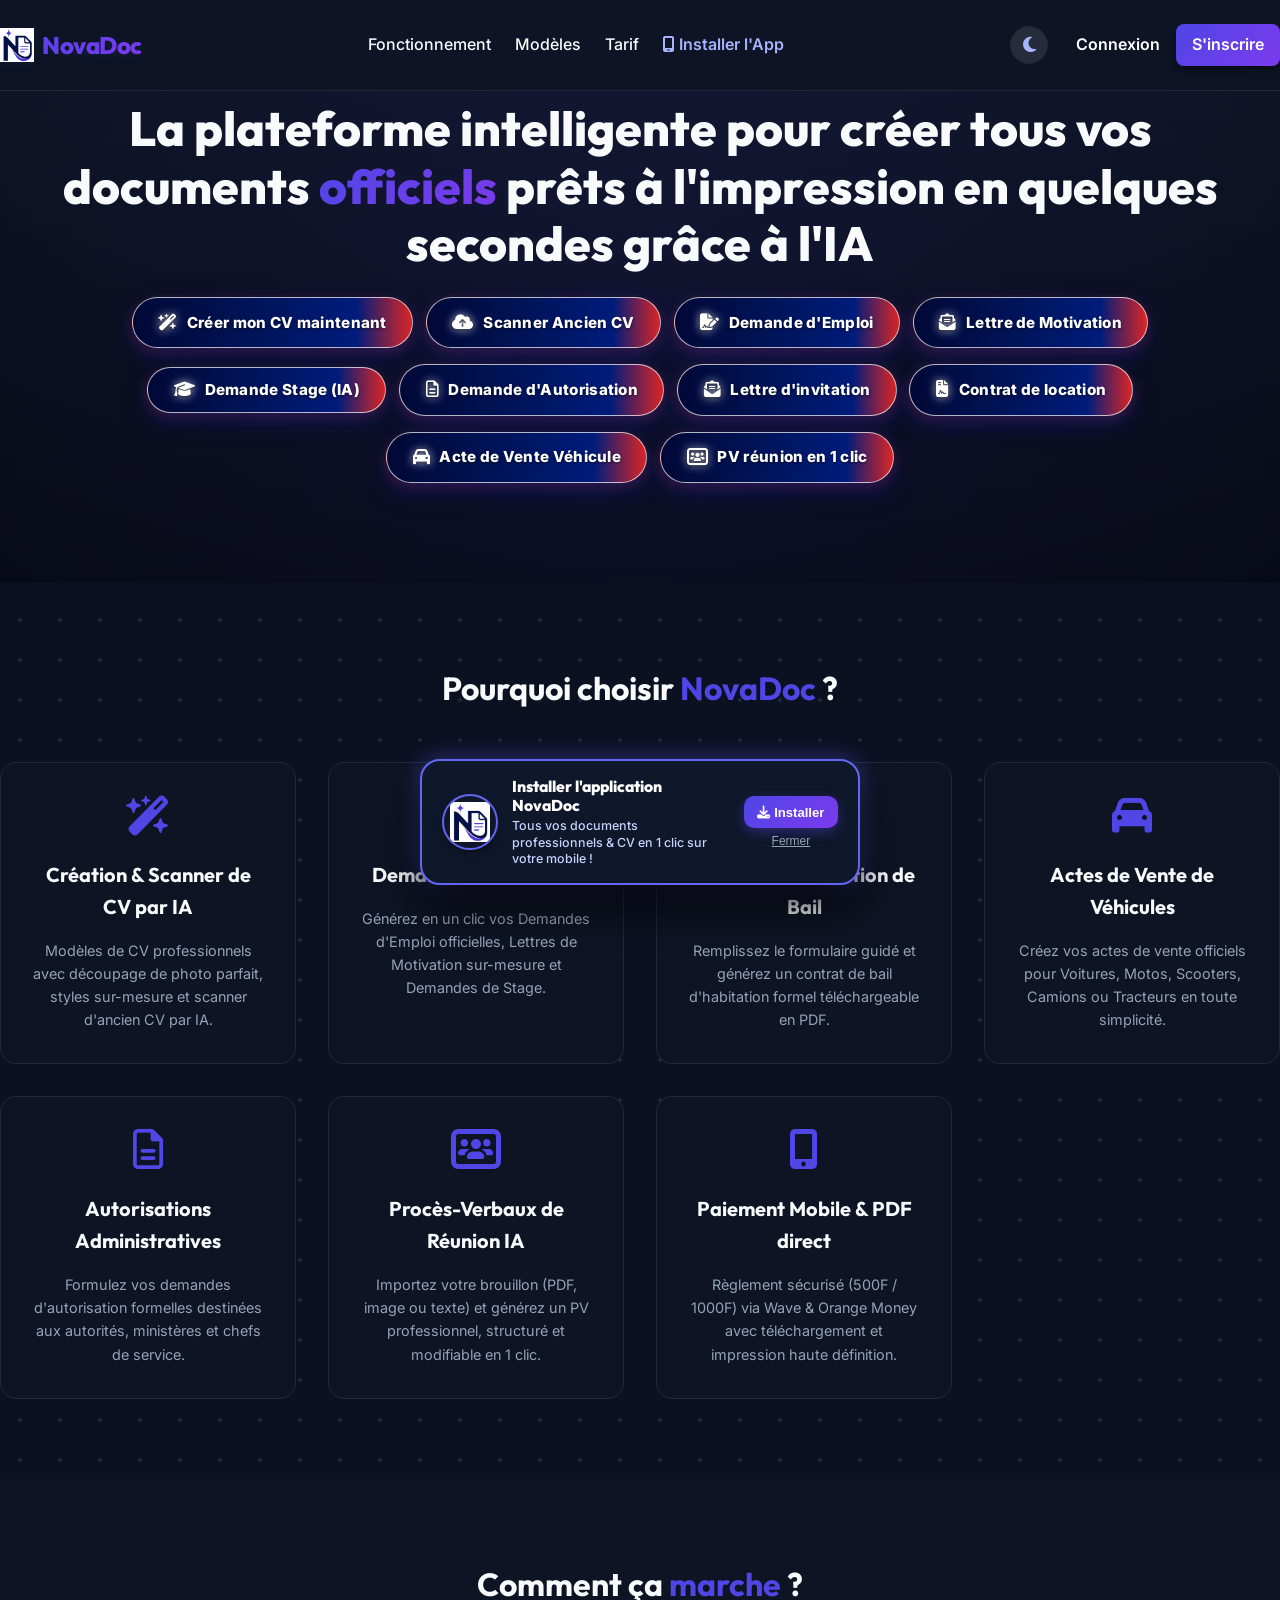
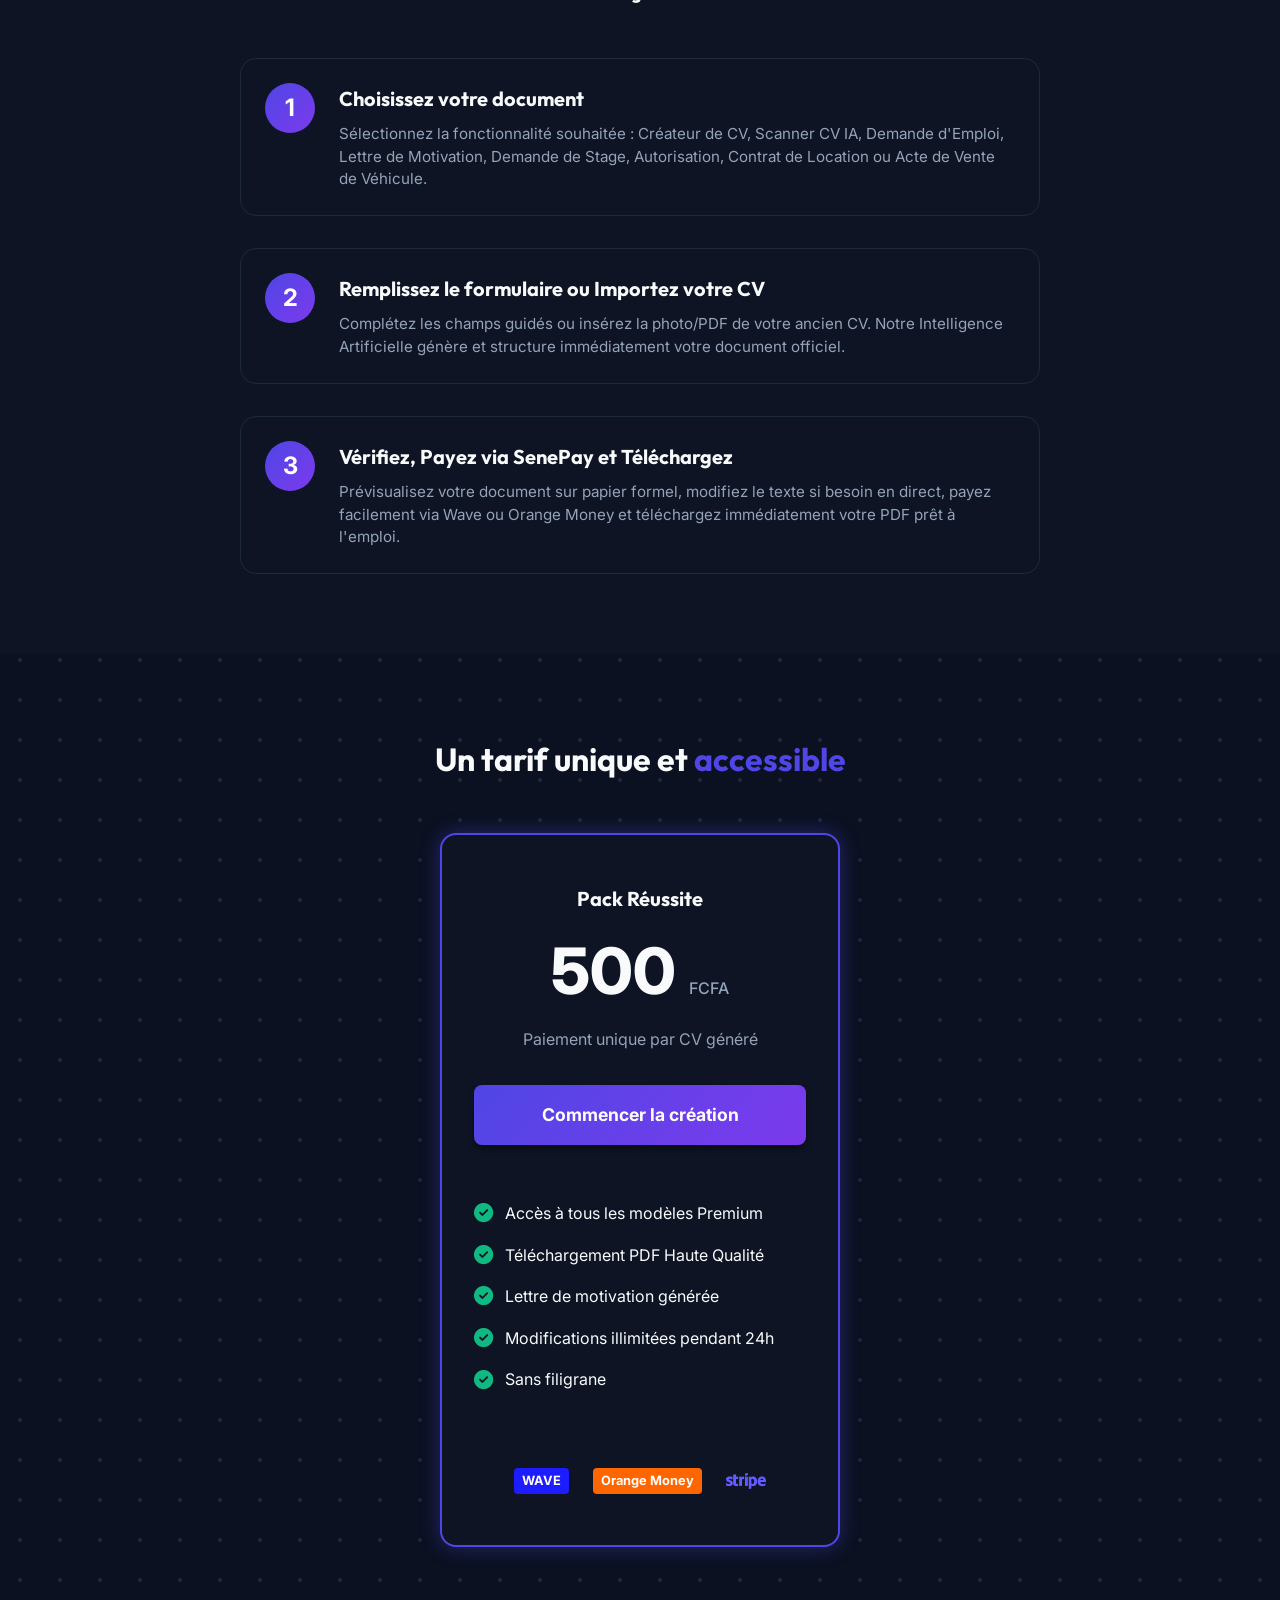
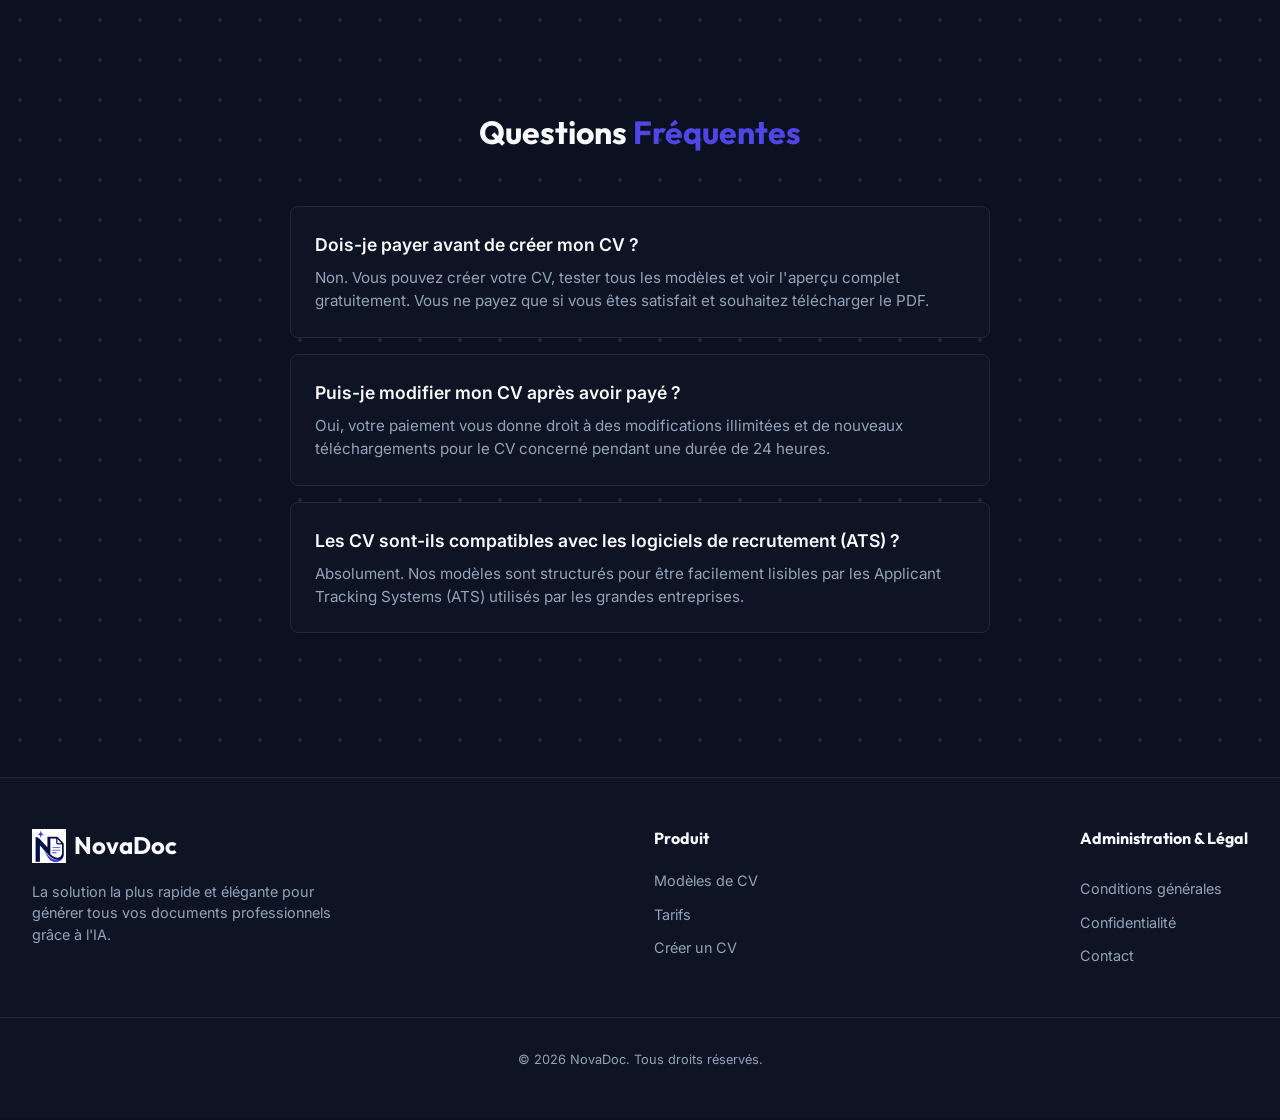
==== index.html @ 56d24a4d "Add files via upload" ====
<!DOCTYPE html>
<html lang="fr">
<head>
    <meta charset="UTF-8">
    <meta name="viewport" content="width=device-width, initial-scale=1.0">
    <title>NovaDoc - Créez tous vos documents professionnels avec NovaDoc</title>
    <link rel="stylesheet" href="styles.css?v=20260801_v66">
    <link rel="stylesheet" href="https://cdnjs.cloudflare.com/ajax/libs/font-awesome/6.4.0/css/all.min.css">
    <!-- PWA Manifest & App Icons -->
    <link rel="manifest" href="manifest.json">
    <meta name="theme-color" content="#4F46E5">
    <meta name="mobile-web-app-capable" content="yes">
    <meta name="apple-mobile-web-app-capable" content="yes">
    <meta name="apple-mobile-web-app-status-bar-style" content="black-translucent">
    <meta name="apple-mobile-web-app-title" content="NovaDoc">
    <link rel="apple-touch-icon" href="apple-touch-icon.png">
    <link rel="icon" type="image/png" href="icon-192.png">
    <script src="pwa-installer.js" defer></script>
    <!-- Local Extraction Libraries -->
    <script src="https://cdnjs.cloudflare.com/ajax/libs/pdf.js/3.11.174/pdf.min.js"></script>
    <script>pdfjsLib.GlobalWorkerOptions.workerSrc = 'https://cdnjs.cloudflare.com/ajax/libs/pdf.js/3.11.174/pdf.worker.min.js';</script>
    <script src="https://cdn.jsdelivr.net/npm/tesseract.js@5/dist/tesseract.min.js"></script>
    <style>
        /* Specific overrides for CV PRO 500 if needed */
        .cv-hero {
            padding: 100px 0;
            text-align: center;
            background: var(--grad-surface);
            position: relative;
            overflow: hidden;
        }
        .cv-hero::before {
            content: '';
            position: absolute;
            top: -50%; left: -50%; width: 200%; height: 200%;
            background: radial-gradient(circle, rgba(79, 70, 229, 0.1) 0%, transparent 60%);
            z-index: 0;
            pointer-events: none;
        }
        .cv-hero .container { position: relative; z-index: 1; }
        .cv-hero h1 { font-size: 3rem; margin-bottom: 1.5rem; color: var(--text-main); font-weight: 800; line-height: 1.2; }
        .cv-hero h1 span { background: var(--grad-primary); -webkit-background-clip: text; -webkit-text-fill-color: transparent; }
        .cv-hero p { font-size: 1.25rem; color: var(--text-muted); max-width: 600px; margin: 0 auto 2.5rem; }
        .cv-hero .btn-group { display: flex; justify-content: center; align-items: center; flex-wrap: wrap; gap: 1rem 0.8rem; max-width: 1050px; margin: 0 auto; }

        /* FORÇAGE INCONDITIONNEL DES COULEURS DES 9 BOUTONS (BLEU NUIT 85% + ROUGE 15% + BORD & TEXTE BLANC) */
        a.btn-pill-navy-red,
        button.btn-pill-navy-red,
        .btn-pill-navy-red,
        .btn-tri-color,
        .hero-btn,
        .cv-hero .btn-group a,
        .cv-hero .btn-group button,
        [data-theme="light"] a.btn-pill-navy-red,
        [data-theme="light"] button.btn-pill-navy-red,
        [data-theme="light"] .btn-pill-navy-red,
        [data-theme="light"] .btn-tri-color,
        [data-theme="light"] .hero-btn,
        [data-theme="light"] .cv-hero .btn-group a,
        [data-theme="light"] .cv-hero .btn-group button {
            background: linear-gradient(90deg, #000836 0%, #001252 35%, #001C7B 80%, #DC2626 100%) !important;
            color: #FFFFFF !important;
            border: 1px solid rgba(255, 255, 255, 0.7) !important;
            border-radius: 50px !important;
            padding: 0.8rem 1.6rem !important;
            font-weight: 800 !important;
            font-size: 0.95rem !important;
            letter-spacing: 0.3px !important;
            box-shadow: 0 8px 22px rgba(0, 24, 115, 0.6), 0 4px 12px rgba(220, 38, 38, 0.35) !important;
            transition: all 0.25s cubic-bezier(0.4, 0, 0.2, 1) !important;
            display: inline-flex;
            align-items: center !important;
            justify-content: center !important;
            gap: 0.6rem !important;
            text-decoration: none !important;
            text-shadow: 0 1px 3px rgba(0, 0, 0, 0.6) !important;
            cursor: pointer !important;
            opacity: 1 !important;
            visibility: visible !important;
        }

        .admin-only-link {
            display: none !important;
        }
        .admin-only-link.is-admin-active {
            display: inline-flex !important;
        }

        a.btn-pill-navy-red *,
        button.btn-pill-navy-red *,
        .btn-pill-navy-red *,
        .btn-tri-color *,
        .hero-btn *,
        .cv-hero .btn-group a *,
        .cv-hero .btn-group button *,
        [data-theme="light"] a.btn-pill-navy-red *,
        [data-theme="light"] button.btn-pill-navy-red *,
        [data-theme="light"] .btn-pill-navy-red *,
        [data-theme="light"] .btn-tri-color *,
        [data-theme="light"] .hero-btn *,
        [data-theme="light"] .cv-hero .btn-group a *,
        [data-theme="light"] .cv-hero .btn-group button * {
            color: #FFFFFF !important;
            fill: #FFFFFF !important;
        }

        a.btn-pill-navy-red:hover,
        button.btn-pill-navy-red:hover,
        .btn-pill-navy-red:hover,
        .btn-tri-color:hover,
        .hero-btn:hover,
        .cv-hero .btn-group a:hover,
        .cv-hero .btn-group button:hover,
        [data-theme="light"] a.btn-pill-navy-red:hover,
        [data-theme="light"] button.btn-pill-navy-red:hover,
        [data-theme="light"] .btn-pill-navy-red:hover,
        [data-theme="light"] .btn-tri-color:hover,
        [data-theme="light"] .hero-btn:hover,
        [data-theme="light"] .cv-hero .btn-group a:hover,
        [data-theme="light"] .cv-hero .btn-group button:hover {
            background: linear-gradient(90deg, #001054 0%, #001A75 35%, #0026A3 78%, #EF4444 100%) !important;
            border-color: #FFFFFF !important;
            box-shadow: 0 10px 28px rgba(0, 38, 163, 0.75), 0 0 18px rgba(255, 255, 255, 0.7) !important;
            transform: translateY(-2px) scale(1.03) !important;
            color: #FFFFFF !important;
        }

        a.btn-pill-navy-red i,
        button.btn-pill-navy-red i,
        .btn-pill-navy-red i,
        .btn-tri-color i,
        .hero-btn i,
        .cv-hero .btn-group a i,
        .cv-hero .btn-group button i,
        [data-theme="light"] a.btn-pill-navy-red i,
        [data-theme="light"] button.btn-pill-navy-red i,
        [data-theme="light"] .btn-pill-navy-red i,
        [data-theme="light"] .btn-tri-color i,
        [data-theme="light"] .hero-btn i,
        [data-theme="light"] .cv-hero .btn-group a i,
        [data-theme="light"] .cv-hero .btn-group button i {
            color: #FFFFFF !important;
            font-size: 1.05rem !important;
            filter: drop-shadow(0 0 4px rgba(255, 255, 255, 0.7)) !important;
        }
        
        .cv-features, .cv-pricing, .cv-faq { padding: 80px 0; }
        .section-title { text-align: center; font-size: 2rem; margin-bottom: 3rem; color: var(--text-main); }
        .section-title span { color: var(--primary); }
        
        .features-grid { display: grid; grid-template-columns: repeat(auto-fit, minmax(250px, 1fr)); gap: 2rem; }
        .feature-card { padding: 2rem; text-align: center; background: var(--surface); border-radius: var(--radius-lg); border: 1px solid var(--border); transition: var(--transition); }
        .feature-card:hover { transform: translateY(-5px); box-shadow: var(--shadow-md); border-color: var(--primary); }
        .feature-card i { font-size: 2.5rem; color: var(--primary); margin-bottom: 1.5rem; }
        .feature-card h3 { font-size: 1.25rem; margin-bottom: 1rem; color: var(--text-main); }
        .feature-card p { color: var(--text-muted); font-size: 0.9rem; }
        
        .steps-container { display: flex; flex-direction: column; gap: 2rem; max-width: 800px; margin: 0 auto; }
        .step-item { display: flex; align-items: flex-start; gap: 1.5rem; background: var(--surface); padding: 1.5rem; border-radius: var(--radius-lg); border: 1px solid var(--border); }
        .step-number { width: 50px; height: 50px; border-radius: 50%; background: var(--grad-primary); color: white; display: flex; align-items: center; justify-content: center; font-size: 1.5rem; font-weight: bold; flex-shrink: 0; }
        .step-content h3 { font-size: 1.25rem; margin-bottom: 0.5rem; color: var(--text-main); }
        .step-content p { color: var(--text-muted); font-size: 0.95rem; line-height: 1.5; }
        
        .pricing-card { max-width: 400px; margin: 0 auto; background: var(--surface); border-radius: var(--radius-lg); padding: 3rem 2rem; text-align: center; border: 2px solid var(--primary); box-shadow: var(--shadow-glow); }
        .pricing-price { font-size: 4rem; font-weight: 800; color: var(--text-main); margin: 1.5rem 0; line-height: 1; }
        .pricing-currency { font-size: 1.5rem; color: var(--text-muted); font-weight: normal; }
        .pricing-list { list-style: none; padding: 0; margin: 2rem 0; text-align: left; }
        .pricing-list li { margin-bottom: 1rem; color: var(--text-main); display: flex; align-items: center; gap: 0.75rem; }
        .pricing-list li i { color: var(--secondary); font-size: 1.2rem; }
        
        .faq-list { max-width: 700px; margin: 0 auto; display: flex; flex-direction: column; gap: 1rem; }
        .faq-item { background: var(--surface); border: 1px solid var(--border); border-radius: var(--radius-md); padding: 1.5rem; }
        .faq-question { font-weight: 600; color: var(--text-main); margin-bottom: 0.5rem; font-size: 1.1rem; }
        .faq-answer { color: var(--text-muted); font-size: 0.95rem; line-height: 1.5; }
        
        .payment-logos { display: flex; justify-content: center; gap: 1.5rem; margin-top: 1.5rem; align-items: center; }
        .payment-logos img { height: 30px; object-fit: contain; filter: grayscale(0.5); transition: var(--transition); }
        .payment-logos img:hover { filter: grayscale(0); }
        
        @media (max-width: 768px) {
            #user-menu { flex-direction: row !important; align-items: center !important; gap: 0.4rem !important; }
            #user-email { display: none !important; } /* Masqué sur mobile pour garder la barre de menu ultra-compacte */
            .logo { font-size: 1.1rem !important; white-space: nowrap; }
            .navbar { position: fixed; top: 0; left: 0; width: 100%; z-index: 1000; background: rgba(15, 23, 42, 0.96); backdrop-filter: blur(12px); border-bottom: 1px solid rgba(255, 255, 255, 0.1); }
            .navbar .container { align-items: center !important; padding: 0.5rem 0.75rem !important; justify-content: space-between !important; }
            .nav-actions .btn { padding: 0.35rem 0.6rem !important; font-size: 0.78rem !important; }
            .nav-links { display: none !important; }

            .cv-hero {
                padding: 70px 0.75rem 25px 0.75rem !important; /* Spacing ajusté et compact sous le menu fixe mobile */
            }
            .cv-hero h1 {
                font-size: 1.35rem !important;
                margin-bottom: 0.5rem !important;
                line-height: 1.25 !important;
            }
            .cv-hero p {
                font-size: 0.8rem !important;
                line-height: 1.35 !important;
                margin: 0 auto 1rem !important;
                padding: 0 0.25rem !important;
            }
            .cv-hero .btn-group {
                display: flex !important;
                flex-direction: column !important;
                gap: 0.8rem !important;
                width: 100% !important;
                max-width: 480px !important;
                margin: 0 auto !important;
            }
            .cv-hero .btn-group .btn-hero-main {
                width: 100% !important;
                padding: 0.85rem 1rem !important;
                font-size: 0.92rem !important;
                margin-bottom: 0.2rem !important;
            }
            .cv-hero .btn-group .hero-btn {
                padding: 0.75rem 1rem !important;
                font-size: 0.84rem !important;
                font-weight: 700 !important;
                border-radius: 14px !important;
                justify-content: center !important;
                text-align: center !important;
                gap: 0.5rem !important;
                white-space: normal !important;
                word-wrap: break-word !important;
                line-height: 1.35 !important;
                overflow: visible !important;
                text-overflow: clip !important;
                box-sizing: border-box !important;
                width: 100% !important;
                margin: 0 !important;
            }
            .cv-hero .btn-group .hero-btn i {
                font-size: 0.95rem !important;
                flex-shrink: 0 !important;
            }
        }
    </style>
    <script>
        function toggleTheme() {
            const currentTheme = document.documentElement.getAttribute('data-theme') === 'light' ? 'light' : 'dark';
            const newTheme = currentTheme === 'light' ? 'dark' : 'light';
            document.documentElement.setAttribute('data-theme', newTheme);
            localStorage.setItem('novadoc_theme', newTheme);
            updateThemeIcon(newTheme);
        }
        function updateThemeIcon(theme) {
            const btnIcon = document.getElementById('theme-toggle-icon');
            if (btnIcon) {
                if (theme === 'light') {
                    btnIcon.className = 'fa-solid fa-sun';
                    btnIcon.style.color = '#f59e0b';
                } else {
                    btnIcon.className = 'fa-solid fa-moon';
                    btnIcon.style.color = '#a5b4fc';
                }
            }
        }
        (function() {
            const saved = localStorage.getItem('novadoc_theme') || 'dark';
            document.documentElement.setAttribute('data-theme', saved);
            document.addEventListener('DOMContentLoaded', () => updateThemeIcon(saved));
        })();
    </script>
</head>
<body class="dark-theme">

    <!-- Navbar -->
    <nav class="navbar">
        <div class="container" style="display: flex; justify-content: space-between; align-items: center; padding: 1rem 0;">
            <a href="index.html" class="logo" style="font-size: 1.5rem; font-weight: 800; color: var(--text-main); text-decoration: none; display: flex; align-items: center; gap: 0.5rem;">
                <img src="novadoc-logo-n.png?v=12" alt="NovaDoc Logo" style="height: 34px; width: 34px; object-fit: contain;"> NovaDoc
            </a>
            <div class="nav-links" style="display: flex; gap: 1.5rem; align-items: center;">
                <a href="#fonctionnement" style="color: var(--text-main); text-decoration: none;">Fonctionnement</a>
                <a href="cvpro-builder.html" style="color: var(--text-main); text-decoration: none;">Modèles</a>
                <a href="#tarifs" style="color: var(--text-main); text-decoration: none;">Tarif</a>
                <a href="admin.html" class="admin-only-link" style="display: none; color: #ef4444; font-weight: 700; text-decoration: none; align-items: center; gap: 0.3rem;"><i class="fa-solid fa-chart-line"></i> Admin</a>
                <a href="#" onclick="createPwaInstallBanner(); return false;" style="color: #a5b4fc; font-weight: 600; text-decoration: none;"><i class="fa-solid fa-mobile-screen"></i> Installer l'App</a>
            </div>
            <div class="nav-actions" style="display: flex; gap: 0.75rem; align-items: center;">
                <button id="theme-toggle-btn" onclick="toggleTheme()" title="Changer de thème (Clair / Sombre)" style="background: rgba(255,255,255,0.1); border: 1px solid var(--border); color: var(--text-main); width: 38px; height: 38px; border-radius: 50%; display: flex; align-items: center; justify-content: center; cursor: pointer; transition: all 0.3s ease;">
                    <i id="theme-toggle-icon" class="fa-solid fa-moon" style="font-size: 1.1rem; color: #a5b4fc;"></i>
                </button>
                <div id="auth-buttons" style="display: none;">
                    <a href="auth.html" class="btn btn-ghost" style="color: var(--text-main); text-decoration: none; padding: 0.5rem 1rem;">Connexion</a>
                    <a href="auth.html?mode=signup" class="btn btn-primary" style="padding: 0.5rem 1rem; background: var(--grad-primary); color: white; border: none; border-radius: var(--radius-md); text-decoration: none; font-weight: 600;">S'inscrire</a>
                </div>
                <div id="user-menu" style="display: none; align-items: center; gap: 0.75rem;">
                    <span id="user-email" style="font-size: 0.9rem; color: var(--text-muted);"></span>
                    <button onclick="handleLogout()" class="btn btn-ghost" style="color: #ef4444; border: 1px solid #ef4444; padding: 0.4rem 0.8rem; border-radius: var(--radius-md); font-size: 0.85rem; background: transparent; cursor: pointer;">Déconnexion</button>
                    <a href="admin.html" id="nav-admin-btn" class="btn btn-pill-navy-red admin-only-link" style="display: none; padding: 0.22rem 0.6rem !important; font-size: 0.74rem !important; font-weight: 700 !important; white-space: nowrap !important; text-decoration: none !important; border-radius: 30px !important; border: 1px solid rgba(255,255,255,0.5) !important;"><i class="fa-solid fa-chart-line" style="font-size: 0.72rem !important;"></i> Admin</a>
                    <a href="cvpro-builder.html" id="nav-user-espace-btn" class="btn btn-primary" style="padding: 0.5rem 1rem; background: var(--grad-primary); color: white; border: none; border-radius: var(--radius-md); text-decoration: none; font-weight: 600;"><i class="fa-solid fa-wand-magic-sparkles"></i> Mon Espace</a>
                </div>
            </div>
        </div>
    </nav>

    <!-- Supabase Auth Script & Admin Middleware -->
    <script src="https://cdn.jsdelivr.net/npm/@supabase/supabase-js@2"></script>
    <script src="auth-guard.js"></script>
    <script>
        window.isLoggedIn = false;
        window.handleHeroAction = (action) => {
            if (!window.isLoggedIn) {
                window.location.href = `auth.html?mode=signup&redirect=${encodeURIComponent(action)}`;
                return false;
            }
            if (action === 'scanner') {
                openScannerModal();
            } else {
                window.location.href = action;
            }
            return false;
        };

        document.addEventListener('DOMContentLoaded', async () => {
            const SUPABASE_URL = 'https://ahubfrxlycfkgriizmde.supabase.co';
            const SUPABASE_KEY = localStorage.getItem('supabase_anon_key') || 'eyJhbGciOiJIUzI1NiIsInR5cCI6IkpXVCJ9.eyJpc3MiOiJzdXBhYmFzZSIsInJlZiI6ImFodWJmcnhseWNma2dyaWl6bWRlIiwicm9sZSI6ImFub24iLCJpYXQiOjE3ODQxNTA5NTIsImV4cCI6MjA5OTcyNjk1Mn0.dCzbPw4wWgnYRU4XCH2B2WOgm1O3KaH6s2UCbsQ73bY';
            
            if (window.supabase) {
                const supabase = window.supabase.createClient(SUPABASE_URL, SUPABASE_KEY);
                const { data } = await supabase.auth.getSession();
                
                if (data && data.session && data.session.user) {
                    const user = data.session.user;
                    window.isLoggedIn = true;
                    document.getElementById('auth-buttons').style.display = 'none';
                    document.getElementById('user-menu').style.display = 'flex';
                    document.getElementById('user-email').innerText = user.email;
                    
                    // Détection et affichage dynamique des accès Admin pour ngalagne84@gmail.com
                    const isAdmin = user && user.email && user.email.toLowerCase().trim() === 'ngalagne84@gmail.com';
                    
                    const userEspaceBtn = document.getElementById('nav-user-espace-btn');
                    if (userEspaceBtn) {
                        userEspaceBtn.style.display = isAdmin ? 'none' : 'inline-flex';
                    }

                    document.querySelectorAll('.admin-only-link').forEach(el => {
                        if (isAdmin) {
                            el.classList.add('is-admin-active');
                            el.style.setProperty('display', 'inline-flex', 'important');
                        } else {
                            el.classList.remove('is-admin-active');
                            el.style.setProperty('display', 'none', 'important');
                        }
                    });

                    window.handleLogout = async () => {
                        await supabase.auth.signOut();
                        window.location.reload();
                    };
                } else {
                    document.getElementById('auth-buttons').style.display = 'flex';
                    document.getElementById('user-menu').style.display = 'none';
                    document.querySelectorAll('.admin-only-link').forEach(el => {
                        el.classList.remove('is-admin-active');
                        el.style.setProperty('display', 'none', 'important');
                    });
                }
            } else {
                document.getElementById('auth-buttons').style.display = 'flex';
                document.getElementById('user-menu').style.display = 'none';
                document.querySelectorAll('.admin-only-link').forEach(el => {
                    el.classList.remove('is-admin-active');
                    el.style.setProperty('display', 'none', 'important');
                });
            }
        });
    </script>

    <!-- Hero Section -->
    <header class="cv-hero">
        <div class="container">
            <h1>La plateforme intelligente pour créer tous vos documents <span>officiels</span> prêts à l'impression en quelques secondes grâce à l'IA</h1>
            <div class="btn-group">
                <a href="#" onclick="return handleHeroAction('cvpro-builder.html');" class="btn btn-pill-navy-red hero-btn">
                    <i class="fa-solid fa-wand-magic-sparkles"></i> Créer mon CV maintenant
                </a>
                <a href="#" onclick="return handleHeroAction('cvpro-ai-builder.html');" class="btn btn-pill-navy-red hero-btn">
                    <i class="fa-solid fa-cloud-arrow-up"></i> Scanner Ancien CV
                </a>
                <a href="#" onclick="return handleHeroAction('motivation-generator.html?doc=demande');" class="btn btn-pill-navy-red hero-btn">
                    <i class="fa-solid fa-file-signature"></i> Demande d'Emploi
                </a>
                <a href="#" onclick="return handleHeroAction('motivation-generator.html?doc=motivation');" class="btn btn-pill-navy-red hero-btn">
                    <i class="fa-solid fa-envelope-open-text"></i> Lettre de Motivation
                </a>
                <button onclick="handleHeroAction('stage-generator.html')" class="btn btn-pill-navy-red hero-btn">
                    <i class="fa-solid fa-graduation-cap"></i> Demande Stage (IA)
                </button>
                <a href="#" onclick="return handleHeroAction('autorisation-generator.html');" class="btn btn-pill-navy-red hero-btn">
                    <i class="fa-regular fa-file-lines"></i> Demande d'Autorisation
                </a>
                <a href="#" onclick="return handleHeroAction('invitation-generator.html');" class="btn btn-pill-navy-red hero-btn">
                    <i class="fa-solid fa-envelope-open-text"></i> Lettre d'invitation
                </a>
                <a href="#" onclick="return handleHeroAction('contrat-generator.html');" class="btn btn-pill-navy-red hero-btn">
                    <i class="fa-solid fa-file-contract"></i> Contrat de location
                </a>
                <a href="#" onclick="return handleHeroAction('vente-vehicule-generator.html');" class="btn btn-pill-navy-red hero-btn">
                    <i class="fa-solid fa-car"></i> Acte de Vente Véhicule
                </a>
                <a href="#" onclick="return handleHeroAction('pv-reunion-generator.html');" class="btn btn-pill-navy-red hero-btn">
                    <i class="fa-solid fa-users-rectangle"></i> PV réunion en 1 clic
                </a>
            </div>
        </div>
    </header>

    <div id="scanner-modal" style="display: none; position: fixed; top: 0; left: 0; width: 100%; height: 100%; background: rgba(0,0,0,0.8); z-index: 9998; justify-content: center; align-items: center; font-family: sans-serif;">
        <div style="background: var(--surface); padding: 2rem; border-radius: var(--radius-lg); max-width: 500px; width: 90%; text-align: center; border: 1px solid var(--border); position: relative;">
            <button onclick="closeScannerModal()" style="position: absolute; top: 1rem; right: 1rem; background: transparent; border: none; color: var(--text-muted); font-size: 1.5rem; cursor: pointer;">&times;</button>
            
            <h2 style="color: var(--text-main); margin-bottom: 1.5rem; font-size: 1.5rem;">Importer un ancien CV</h2>
            
            <div id="scanner-options" style="display: flex; flex-direction: column; gap: 1rem;">
                <label for="cv-camera" class="btn btn-primary" style="padding: 1rem; font-size: 1.1rem; border-radius: var(--radius-md); cursor: pointer; display: flex; align-items: center; justify-content: center; gap: 0.5rem; background: var(--grad-primary); color: white; border: none;">
                    <i class="fa-solid fa-camera"></i> Photographier mon CV
                </label>
                <input type="file" id="cv-camera" accept="image/*" capture="environment" style="display: none;" onchange="handleFileSelect(event)">
                
                <div style="color: var(--text-muted); margin: 0.5rem 0;">ou</div>
                
                <label for="cv-file" class="btn btn-ghost" style="padding: 1rem; font-size: 1.1rem; border-radius: var(--radius-md); cursor: pointer; display: flex; align-items: center; justify-content: center; gap: 0.5rem; border: 1px solid var(--border); color: var(--text-main); background: transparent;">
                    <i class="fa-regular fa-folder-open"></i> Insérer un fichier (PDF/Image)
                </label>
                <input type="file" id="cv-file" accept=".pdf,image/*" style="display: none;" onchange="handleFileSelect(event)">
            </div>

            <div id="scanner-preview" style="display: none; flex-direction: column; align-items: center; gap: 1.5rem;">
                <div id="file-preview-container" style="width: 100%; height: 200px; background: rgba(0,0,0,0.2); border-radius: var(--radius-md); display: flex; justify-content: center; align-items: center; overflow: hidden; border: 1px solid var(--border);">
                    <img id="image-preview" src="" style="display: none; max-width: 100%; max-height: 100%; object-fit: contain;">
                    <div id="pdf-preview" style="display: none; flex-direction: column; align-items: center; color: var(--text-muted);">
                        <i class="fa-solid fa-file-pdf" style="font-size: 3rem; color: #ff4757; margin-bottom: 0.5rem;"></i>
                        <span id="pdf-filename">document.pdf</span>
                    </div>
                </div>
                
                <div style="display: flex; gap: 1rem; width: 100%;">
                    <button onclick="resetScanner()" class="btn btn-ghost" style="flex: 1; padding: 0.75rem; border-radius: var(--radius-md); border: 1px solid var(--border); color: var(--text-main); background: transparent; cursor: pointer;">
                        Annuler
                    </button>
                    <button onclick="processAI()" class="btn btn-primary" style="flex: 2; padding: 0.75rem; border-radius: var(--radius-md); background: var(--grad-primary); color: white; border: none; cursor: pointer; font-weight: bold;">
                        <i class="fa-solid fa-wand-magic-sparkles"></i> Analyser avec l'IA
                    </button>
                </div>
            </div>
        </div>
    </div>

    <div id="ai-loading-overlay" style="display: none; position: fixed; top: 0; left: 0; width: 100%; height: 100%; background: rgba(0,0,0,0.8); z-index: 9999; flex-direction: column; justify-content: center; align-items: center; color: white; font-family: sans-serif;">
        <i class="fa-solid fa-spinner fa-spin" style="font-size: 3rem; margin-bottom: 1rem; color: var(--primary);"></i>
        <h2 style="margin: 0; font-size: 1.5rem;">L'IA analyse votre CV...</h2>
        <p style="margin-top: 0.5rem; color: #ccc;">Veuillez patienter quelques instants.</p>
    </div>

    <script>
        let selectedFile = null;

        function openScannerModal() {
            document.getElementById('scanner-modal').style.display = 'flex';
            resetScanner();
        }

        function closeScannerModal() {
            document.getElementById('scanner-modal').style.display = 'none';
        }

        function resetScanner() {
            selectedFile = null;
            document.getElementById('cv-camera').value = '';
            document.getElementById('cv-file').value = '';
            
            document.getElementById('scanner-options').style.display = 'flex';
            document.getElementById('scanner-preview').style.display = 'none';
            document.getElementById('image-preview').style.display = 'none';
            document.getElementById('pdf-preview').style.display = 'none';
        }

        function handleFileSelect(event) {
            const file = event.target.files[0];
            if (!file) return;

            selectedFile = file;

            document.getElementById('scanner-options').style.display = 'none';
            document.getElementById('scanner-preview').style.display = 'flex';

            if (file.type.startsWith('image/')) {
                const reader = new FileReader();
                reader.onload = (e) => {
                    document.getElementById('image-preview').src = e.target.result;
                    document.getElementById('image-preview').style.display = 'block';
                };
                reader.readAsDataURL(file);
            } else if (file.type === 'application/pdf') {
                document.getElementById('pdf-filename').textContent = file.name;
                document.getElementById('pdf-preview').style.display = 'flex';
            }
        }

        async function processAI() {
            if (!selectedFile) return;

            const overlay = document.getElementById('ai-loading-overlay');
            const modal = document.getElementById('scanner-modal');
            
            modal.style.display = 'none';
            overlay.style.display = 'flex';

            try {
                const statusText = overlay.querySelector('h2');
                
                // 1. Extraction locale du texte
                const extractTextFromPDF = async (file) => {
                    const arrayBuffer = await file.arrayBuffer();
                    const pdf = await pdfjsLib.getDocument(arrayBuffer).promise;
                    let fullText = "";
                    for (let i = 1; i <= pdf.numPages; i++) {
                        const page = await pdf.getPage(i);
                        const textContent = await page.getTextContent();
                        fullText += textContent.items.map(s => s.str).join(" ") + "\n";
                    }
                    return fullText;
                };

                const extractTextFromImage = async (file) => {
                    const result = await Tesseract.recognize(file, 'fra', { 
                        logger: m => {
                            if (m.status === 'recognizing text') {
                                statusText.textContent = `Lecture Image (${Math.round(m.progress * 100)}%)...`;
                            }
                        }
                    });
                    return result.data.text;
                };

                let rawTextExtracted = "";
                if (selectedFile.type === 'application/pdf') {
                    statusText.textContent = 'Lecture du PDF...';
                    rawTextExtracted = await extractTextFromPDF(selectedFile);
                } else if (selectedFile.type.startsWith('image/')) {
                    statusText.textContent = 'Initialisation OCR...';
                    rawTextExtracted = await extractTextFromImage(selectedFile);
                } else {
                    throw new Error('Format non supporté. Veuillez utiliser un PDF ou une Image (JPG, PNG).');
                }

                if (!rawTextExtracted || rawTextExtracted.trim().length < 20) {
                    throw new Error("Impossible d'extraire suffisamment de texte de ce fichier.");
                }

                statusText.textContent = 'Analyse par l\'IA Groq...';

                // Use hardcoded key automatically
                const HARDCODED_ANON_KEY = 'eyJhbGciOiJIUzI1NiIsInR5cCI6IkpXVCJ9.eyJpc3MiOiJzdXBhYmFzZSIsInJlZiI6ImFodWJmcnhseWNma2dyaWl6bWRlIiwicm9sZSI6ImFub24iLCJpYXQiOjE3ODQxNTA5NTIsImV4cCI6MjA5OTcyNjk1Mn0.dCzbPw4wWgnYRU4XCH2B2WOgm1O3KaH6s2UCbsQ73bY';
                let supabaseKey = HARDCODED_ANON_KEY;
                localStorage.setItem('supabase_anon_key', supabaseKey);

                // Initialiser le client Supabase localement
                const SUPABASE_URL = 'https://ahubfrxlycfkgriizmde.supabase.co';
                const supabaseClient = window.supabase.createClient(SUPABASE_URL, supabaseKey);
                
                const response = await fetch(`${SUPABASE_URL}/functions/v1/analyze-cv`, {
                    method: 'POST',
                    headers: {
                        'Content-Type': 'application/json',
                        'Authorization': `Bearer ${supabaseKey}`
                    },
                    body: JSON.stringify({ rawText: rawTextExtracted })
                });

                const resultText = await response.text();
                
                if (!response.ok) {
                    console.error("Supabase Edge Function Error:", resultText);
                    throw new Error("Erreur serveur Supabase. Assurez-vous d'avoir déployé la fonction avec 'supabase functions deploy analyze-cv'. Détail: " + resultText);
                }
                
                try {
                    // Extract only the JSON object, ignoring any text before or after
                    let cleanJson = resultText.replace(/```json/g, '').replace(/```/g, '').trim();
                    const startIndex = cleanJson.indexOf('{');
                    const endIndex = cleanJson.lastIndexOf('}');
                    if (startIndex !== -1 && endIndex !== -1 && endIndex >= startIndex) {
                        cleanJson = cleanJson.substring(startIndex, endIndex + 1);
                    }
                    
                    // Attempt to parse robustly
                    let resultData;
                    try {
                        // 1. Remove literal control characters (newlines, tabs, etc) that break JSON.parse when inside strings
                        let sanitizedJson = cleanJson.replace(/[\u0000-\u001F]+/g, " ");
                        // 2. Fix trailing commas before closing braces/brackets
                        sanitizedJson = sanitizedJson.replace(/,\s*([\]}])/g, '$1');
                        
                        resultData = JSON.parse(sanitizedJson);
                    } catch (parseErr) {
                        console.error("JSON parse error:", parseErr);
                        console.error("Raw JSON was:", cleanJson);
                        // Provide a much clearer error message to the user, showing the exact syntax error
                        throw new Error("Erreur de lecture des données de l'IA (" + parseErr.message + "). Veuillez réessayer avec une image plus nette.");
                    }
                    
                    // Save extracted JSON data
                    localStorage.setItem('importedCVData', JSON.stringify(resultData));
                    
                    // Redirect to the AI builder for scanned CVs
                    window.location.href = 'cvpro-ai-builder.html';
                } catch (e) {
                    console.error("Processing error:", e);
                    throw e;
                }
                
            } catch (err) {
                console.error(err);
                alert("Désolé, une erreur est survenue :\n\n" + err.message);
                overlay.style.display = 'none';
                modal.style.display = 'flex'; // reopen modal on error
            }
        }
    </script>


    <!-- Pourquoi choisir -->
    <section class="cv-features container">
        <h2 class="section-title">Pourquoi choisir <span>NovaDoc</span> ?</h2>
        <div class="features-grid">
            <div class="feature-card">
                <i class="fa-solid fa-wand-magic-sparkles"></i>
                <h3>Création & Scanner de CV par IA</h3>
                <p>Modèles de CV professionnels avec découpage de photo parfait, styles sur-mesure et scanner d'ancien CV par IA.</p>
            </div>
            <div class="feature-card">
                <i class="fa-solid fa-file-signature"></i>
                <h3>Demandes & Lettres IA</h3>
                <p>Générez en un clic vos Demandes d'Emploi officielles, Lettres de Motivation sur-mesure et Demandes de Stage.</p>
            </div>
            <div class="feature-card">
                <i class="fa-solid fa-file-contract"></i>
                <h3>Contrats de Location de Bail</h3>
                <p>Remplissez le formulaire guidé et générez un contrat de bail d'habitation formel téléchargeable en PDF.</p>
            </div>
            <div class="feature-card">
                <i class="fa-solid fa-car"></i>
                <h3>Actes de Vente de Véhicules</h3>
                <p>Créez vos actes de vente officiels pour Voitures, Motos, Scooters, Camions ou Tracteurs en toute simplicité.</p>
            </div>
            <div class="feature-card">
                <i class="fa-regular fa-file-lines"></i>
                <h3>Autorisations Administratives</h3>
                <p>Formulez vos demandes d'autorisation formelles destinées aux autorités, ministères et chefs de service.</p>
            </div>
            <div class="feature-card">
                <i class="fa-solid fa-users-rectangle"></i>
                <h3>Procès-Verbaux de Réunion IA</h3>
                <p>Importez votre brouillon (PDF, image ou texte) et générez un PV professionnel, structuré et modifiable en 1 clic.</p>
            </div>
            <div class="feature-card">
                <i class="fa-solid fa-mobile-screen-button"></i>
                <h3>Paiement Mobile & PDF direct</h3>
                <p>Règlement sécurisé (500F / 1000F) via Wave & Orange Money avec téléchargement et impression haute définition.</p>
            </div>
        </div>
    </section>

    <!-- Fonctionnement -->
    <section id="fonctionnement" class="cv-features" style="background: var(--surface);">
        <div class="container">
            <h2 class="section-title">Comment ça <span>marche</span> ?</h2>
            <div class="steps-container">
                <div class="step-item">
                    <div class="step-number">1</div>
                    <div class="step-content">
                        <h3>Choisissez votre document</h3>
                        <p>Sélectionnez la fonctionnalité souhaitée : Créateur de CV, Scanner CV IA, Demande d'Emploi, Lettre de Motivation, Demande de Stage, Autorisation, Contrat de Location ou Acte de Vente de Véhicule.</p>
                    </div>
                </div>
                <div class="step-item">
                    <div class="step-number">2</div>
                    <div class="step-content">
                        <h3>Remplissez le formulaire ou Importez votre CV</h3>
                        <p>Complétez les champs guidés ou insérez la photo/PDF de votre ancien CV. Notre Intelligence Artificielle génère et structure immédiatement votre document officiel.</p>
                    </div>
                </div>
                <div class="step-item">
                    <div class="step-number">3</div>
                    <div class="step-content">
                        <h3>Vérifiez, Payez via SenePay et Téléchargez</h3>
                        <p>Prévisualisez votre document sur papier formel, modifiez le texte si besoin en direct, payez facilement via Wave ou Orange Money et téléchargez immédiatement votre PDF prêt à l'emploi.</p>
                    </div>
                </div>
            </div>
        </div>
    </section>

    <!-- Tarifs -->
    <section id="tarifs" class="cv-pricing container">
        <h2 class="section-title">Un tarif unique et <span>accessible</span></h2>
        <div class="pricing-card">
            <h3>Pack Réussite</h3>
            <div class="pricing-price">500 <span class="pricing-currency">FCFA</span></div>
            <p style="color: var(--text-muted); margin-bottom: 2rem;">Paiement unique par CV généré</p>
            
            <a href="cvpro-builder.html" class="btn btn-primary" style="width: 100%; padding: 1rem; font-size: 1.1rem; border-radius: var(--radius-md); text-decoration: none; display: inline-block; font-weight: bold; margin-bottom: 1.5rem; text-align: center;">Commencer la création</a>
            
            <ul class="pricing-list">
                <li><i class="fa-solid fa-check-circle"></i> Accès à tous les modèles Premium</li>
                <li><i class="fa-solid fa-check-circle"></i> Téléchargement PDF Haute Qualité</li>
                <li><i class="fa-solid fa-check-circle"></i> Lettre de motivation générée</li>
                <li><i class="fa-solid fa-check-circle"></i> Modifications illimitées pendant 24h</li>
                <li><i class="fa-solid fa-check-circle"></i> Sans filigrane</li>
            </ul>
            
            <div class="payment-logos">
                <!-- Mocks for payment icons, replacing real logos with text/fontawesome for now if images don't exist -->
                <span style="background: #1C1CFF; color: white; padding: 0.2rem 0.5rem; border-radius: 4px; font-weight: bold; font-size: 0.8rem;">WAVE</span>
                <span style="background: #FF6600; color: white; padding: 0.2rem 0.5rem; border-radius: 4px; font-weight: bold; font-size: 0.8rem;">Orange Money</span>
                <i class="fa-brands fa-stripe" style="color: #635bff; font-size: 2rem;"></i>
            </div>
        </div>
    </section>

    <!-- FAQ -->
    <section class="cv-faq container">
        <h2 class="section-title">Questions <span>Fréquentes</span></h2>
        <div class="faq-list">
            <div class="faq-item">
                <div class="faq-question">Dois-je payer avant de créer mon CV ?</div>
                <div class="faq-answer">Non. Vous pouvez créer votre CV, tester tous les modèles et voir l'aperçu complet gratuitement. Vous ne payez que si vous êtes satisfait et souhaitez télécharger le PDF.</div>
            </div>
            <div class="faq-item">
                <div class="faq-question">Puis-je modifier mon CV après avoir payé ?</div>
                <div class="faq-answer">Oui, votre paiement vous donne droit à des modifications illimitées et de nouveaux téléchargements pour le CV concerné pendant une durée de 24 heures.</div>
            </div>
            <div class="faq-item">
                <div class="faq-question">Les CV sont-ils compatibles avec les logiciels de recrutement (ATS) ?</div>
                <div class="faq-answer">Absolument. Nos modèles sont structurés pour être facilement lisibles par les Applicant Tracking Systems (ATS) utilisés par les grandes entreprises.</div>
            </div>
        </div>
    </section>

    <!-- Footer -->
    <footer style="background: var(--surface); border-top: 1px solid var(--border); padding: 3rem 0; margin-top: 4rem;">
        <div class="container" style="display: flex; justify-content: space-between; flex-wrap: wrap; gap: 2rem;">
            <div style="max-width: 300px;">
                <h3 style="color: var(--text-main); font-size: 1.5rem; margin-bottom: 1rem; display: flex; align-items: center; gap: 0.5rem;"><img src="novadoc-logo-n.png?v=12" alt="NovaDoc Logo" style="height: 34px; width: 34px; object-fit: contain;"> NovaDoc</h3>
                <p style="color: var(--text-muted); font-size: 0.9rem; line-height: 1.5;">La solution la plus rapide et élégante pour générer tous vos documents professionnels grâce à l'IA.</p>
            </div>
            <div>
                <h4 style="color: var(--text-main); margin-bottom: 1rem;">Produit</h4>
                <ul style="list-style: none; padding: 0; display: flex; flex-direction: column; gap: 0.5rem;">
                    <li><a href="cvpro-builder.html" style="color: var(--text-muted); text-decoration: none; font-size: 0.9rem;">Modèles de CV</a></li>
                    <li><a href="#tarifs" style="color: var(--text-muted); text-decoration: none; font-size: 0.9rem;">Tarifs</a></li>
                    <li><a href="cvpro-builder.html" style="color: var(--text-muted); text-decoration: none; font-size: 0.9rem;">Créer un CV</a></li>
                </ul>
            </div>
            <div>
                <h4 style="color: var(--text-main); margin-bottom: 1rem;">Administration & Légal</h4>
                <ul style="list-style: none; padding: 0; display: flex; flex-direction: column; gap: 0.5rem;">
                    <li><a href="admin.html" class="admin-only-link" style="display: none; color: var(--primary); text-decoration: none; font-size: 0.9rem; font-weight: 700;"><i class="fa-solid fa-chart-line"></i> Espace Admin & Statistiques</a></li>
                    <li><a href="#" onclick="alert('Bientôt disponible')" style="color: var(--text-muted); text-decoration: none; font-size: 0.9rem;">Conditions générales</a></li>
                    <li><a href="#" onclick="alert('Bientôt disponible')" style="color: var(--text-muted); text-decoration: none; font-size: 0.9rem;">Confidentialité</a></li>
                    <li><a href="mailto:contact@cvpro500.sn" style="color: var(--text-muted); text-decoration: none; font-size: 0.9rem;">Contact</a></li>
                </ul>
            </div>
        </div>
        <div class="container" style="text-align: center; margin-top: 3rem; padding-top: 2rem; border-top: 1px solid var(--border); color: var(--text-muted); font-size: 0.8rem;">
            &copy; 2026 NovaDoc. Tous droits réservés.
        </div>
    </footer>
    
    <script>
        // Check if theme preference is stored, for now assuming dark mode as requested by context
        document.body.classList.add('dark-theme');
    </script>
</body>
</html>
---- styles.css ----
@import url('https://fonts.googleapis.com/css2?family=Inter:wght@300;400;500;600;700;800&family=Outfit:wght@400;500;600;700;800&display=swap');

.admin-only-link {
  display: none !important;
}

:root {
  /* Colors */
  --primary: #4F46E5;
  --primary-hover: #4338ca;
  --secondary: #10B981;
  --background: #060913;
  --surface: #0E1424;
  --text-main: #F8FAFC;
  --text-muted: #94A3B8;
  --border: #1E293B;
  --body-bg: #0b1121;
  --pattern-color: rgba(148, 163, 184, 0.15);
  --accent: #D4AF37;
  --nav-bg: rgba(14, 20, 36, 0.8);
  --nav-text: #FFFFFF;
  --nav-logo: linear-gradient(135deg, var(--primary) 0%, #7C3AED 100%);
  --title-color: var(--text-main);
  
  /* Gradients */
  --grad-primary: linear-gradient(135deg, var(--primary) 0%, #7C3AED 100%);
  --grad-surface: linear-gradient(180deg, var(--surface) 0%, var(--background) 100%);
  
  /* Ombres */
  
  /* Shadows */
  --shadow-sm: 0 1px 2px 0 rgba(0, 0, 0, 0.05);
  --shadow-md: 0 4px 6px -1px rgba(0, 0, 0, 0.5);
  --shadow-lg: 0 10px 15px -3px rgba(0, 0, 0, 0.5);
  --shadow-glow: 0 0 20px rgba(79, 70, 229, 0.4);
  
  /* Typography */
  --text-hero: 2rem;       /* 32px */
  --text-titre: 1.5rem;    /* 24px */
  --text-sous-titre: 1.25rem; /* 20px */
  --text-profil: 1.125rem; /* 18px */
  --text-body: 1rem;       /* 16px */
  --text-desc: 0.875rem;   /* 14px */
  --text-info: 0.75rem;    /* 12px */

  /* Radius */
  --radius-md: 0.5rem;
  --radius-lg: 1rem;
  --radius-xl: 1.5rem;
  
  /* Transitions */
  --transition: all 0.3s cubic-bezier(0.4, 0, 0.2, 1);
}

[data-theme="light"] {
  /* Mode Clair Colors */
  --primary: #4F46E5;
  --primary-hover: #4338CA;
  --secondary: #059669;
  --background: #F8FAFC;
  --body-bg: #F1F5F9;
  --surface: #FFFFFF;
  --text-main: #0F172A;
  --text-muted: #334155;
  --border: #CBD5E1;
  --accent: #D97706;
  --pattern-color: rgba(79, 70, 229, 0.08);
  --nav-bg: rgba(255, 255, 255, 0.96);
  --nav-text: #0F172A;
  --nav-logo: linear-gradient(135deg, #4F46E5 0%, #7C3AED 100%);
  --title-color: #0F172A;
  
  --grad-primary: linear-gradient(135deg, #4F46E5 0%, #7C3AED 100%);
  --grad-surface: linear-gradient(180deg, #FFFFFF 0%, #F1F5F9 100%);
  
  /* Ombres plus douces */
  --shadow-sm: 0 1px 3px 0 rgba(0, 0, 0, 0.08);
  --shadow-md: 0 4px 10px -1px rgba(0, 0, 0, 0.08);
  --shadow-lg: 0 10px 20px -3px rgba(0, 0, 0, 0.12);
  --shadow-glow: 0 4px 20px rgba(79, 70, 229, 0.25);
}

[data-theme="light"] .navbar {
  background: rgba(255, 255, 255, 0.96) !important;
  border-bottom: 1px solid #E2E8F0 !important;
}
[data-theme="light"] .navbar a {
  color: #0F172A !important;
}
[data-theme="light"] .feature-card,
[data-theme="light"] .step-item,
[data-theme="light"] .faq-item,
[data-theme="light"] .pricing-card {
  background: #FFFFFF !important;
  border-color: #E2E8F0 !important;
  color: #0F172A !important;
  box-shadow: 0 4px 15px rgba(0,0,0,0.04) !important;
}
[data-theme="light"] .feature-card p,
[data-theme="light"] .step-content p,
[data-theme="light"] .faq-answer {
  color: #334155 !important;
}
[data-theme="light"] .logo {
  color: #0F172A !important;
}

/* Animations brillantes des Boutons NovaDoc */
.hero-btn, .btn-primary, .btn-hero-main {
  position: relative !important;
  overflow: hidden !important;
  transition: transform 0.25s cubic-bezier(0.4, 0, 0.2, 1), box-shadow 0.25s ease, background 0.3s ease, border-color 0.3s ease !important;
}
.hero-btn::before, .btn-primary::before {
  content: '' !important;
  position: absolute !important;
  top: -50% !important;
  left: -75% !important;
  width: 50% !important;
  height: 200% !important;
  background: linear-gradient(90deg, transparent, rgba(255, 255, 255, 0.3), transparent) !important;
  transform: rotate(25deg) !important;
  transition: all 0.75s ease !important;
}
.hero-btn:hover::before, .btn-primary:hover::before {
  left: 135% !important;
}
.hero-btn:hover, .btn-primary:hover {
  transform: translateY(-3px) scale(1.025) !important;
  box-shadow: 0 8px 25px rgba(99, 102, 241, 0.45) !important;
}
.hero-btn:active, .btn-primary:active {
  transform: translateY(0) scale(0.98) !important;
}

/* Surcharges complètes pour le Mode Clair universel (Toutes les pages et Formulaires) */
[data-theme="light"] body,
[data-theme="light"] .builder-container,
[data-theme="light"] .container-main,
[data-theme="light"] .app-layout,
[data-theme="light"] .main-content {
  background-color: #F1F5F9 !important;
  color: #0F172A !important;
}

[data-theme="light"] .builder-nav,
[data-theme="light"] .builder-sidebar,
[data-theme="light"] .builder-header,
[data-theme="light"] .top-bar,
[data-theme="light"] .form-card,
[data-theme="light"] .auth-card,
[data-theme="light"] .auth-container,
[data-theme="light"] .auth-box,
[data-theme="light"] .modal-content,
[data-theme="light"] .card,
[data-theme="light"] .step-card,
[data-theme="light"] .cv-form-section,
[data-theme="light"] #scanner-modal > div {
  background-color: #FFFFFF !important;
  color: #0F172A !important;
  border-color: #CBD5E1 !important;
  box-shadow: 0 4px 20px rgba(0, 0, 0, 0.05) !important;
}

[data-theme="light"] input,
[data-theme="light"] textarea,
[data-theme="light"] select,
[data-theme="light"] .form-control,
[data-theme="light"] .form-group input,
[data-theme="light"] .form-group textarea,
[data-theme="light"] .form-group select {
  background-color: #FFFFFF !important;
  color: #0F172A !important;
  border-color: #CBD5E1 !important;
}

[data-theme="light"] input:focus,
[data-theme="light"] textarea:focus,
[data-theme="light"] select:focus,
[data-theme="light"] .form-control:focus {
  background-color: #FFFFFF !important;
  color: #0F172A !important;
  border-color: #4F46E5 !important;
  box-shadow: 0 0 0 3px rgba(79, 70, 229, 0.15) !important;
}

[data-theme="light"] input::placeholder,
[data-theme="light"] textarea::placeholder {
  color: #64748B !important;
}

[data-theme="light"] label,
[data-theme="light"] .form-group label,
[data-theme="light"] .form-label,
[data-theme="light"] h1,
[data-theme="light"] h2,
[data-theme="light"] h3,
[data-theme="light"] h4,
[data-theme="light"] p,
[data-theme="light"] span:not(.btn span):not(.tag),
[data-theme="light"] .builder-nav-brand,
[data-theme="light"] .upload-area h3 {
  color: #0F172A !important;
}

[data-theme="light"] .upload-area {
  background: rgba(79, 70, 229, 0.04) !important;
  border-color: #4F46E5 !important;
}

[data-theme="light"] .upload-area p {
  color: #475569 !important;
}

* {
  margin: 0;
  padding: 0;
  box-sizing: border-box;
}

body {
  font-family: 'Inter', sans-serif;
  background-color: var(--body-bg); /* Use CSS variable */
  background-image: radial-gradient(var(--pattern-color) 2px, transparent 2px);
  background-size: 40px 40px;
  background-position: 0 0;
  color: var(--text-main);
  line-height: 1.6;
  transition: var(--transition);
  overflow-x: hidden;
}

h1, h2, h3, h4, h5, h6 {
  font-family: 'Outfit', sans-serif;
  color: var(--title-color);
}

h1 { font-size: var(--text-hero); }
h2 { font-size: var(--text-titre); }
h3 { font-size: var(--text-sous-titre); }
.text-profil { font-size: var(--text-profil); font-weight: 600; }
.text-desc { font-size: var(--text-desc); }
.text-info { font-size: var(--text-info); color: var(--text-muted); }

p { font-size: var(--text-body); }

a {
  text-decoration: none;
  color: inherit;
  transition: var(--transition);
}

ul {
  list-style: none;
}

/* Layout */
.container {
  max-width: 1280px;
  margin: 0 auto;
  padding: 0 2rem;
}

/* Buttons */
.btn {
  display: inline-flex;
  align-items: center;
  justify-content: center;
  padding: 0.5rem 1.25rem;
  border-radius: var(--radius-md);
  font-weight: 600;
  font-size: var(--text-body);
  cursor: pointer;
  transition: var(--transition);
  border: none;
  font-family: 'Inter', sans-serif;
}

.btn-primary {
  background: var(--grad-primary);
  color: white;
  box-shadow: var(--shadow-md);
}

.btn-primary:hover {
  transform: translateY(-2px);
  box-shadow: var(--shadow-glow);
}

.btn-outline {
  background: transparent;
  color: var(--text-main);
  border: 1px solid var(--border);
}

.btn-outline:hover {
  border-color: var(--primary);
  color: var(--primary);
  background-color: rgba(79, 70, 229, 0.05);
}

.btn-ghost {
  background: transparent;
  color: var(--text-muted);
}

.btn-ghost:hover {
  color: var(--primary);
}

/* Navbar */
.navbar {
  position: fixed;
  top: 0;
  width: 100%;
  background: var(--nav-bg);
  backdrop-filter: blur(12px);
  -webkit-backdrop-filter: blur(12px);
  border-bottom: 1px solid var(--border);
  z-index: 100;
  padding: 0.5rem 0;
  transition: var(--transition);
}

.navbar .container {
  display: flex;
  justify-content: space-between;
  align-items: center;
}

.logo {
  font-family: 'Outfit', sans-serif;
  font-size: 2rem;
  font-weight: 800;
  background: var(--nav-logo);
  -webkit-background-clip: text;
  -webkit-text-fill-color: transparent;
  letter-spacing: -0.5px;
  filter: drop-shadow(0px 2px 4px rgba(30, 64, 175, 0.15));
}

.nav-links {
  display: flex;
  gap: 2rem;
  align-items: center;
}

.nav-links a {
  font-weight: 500;
  color: var(--nav-text);
}

.nav-links a:hover {
  color: var(--primary);
}

.nav-actions {
  display: flex;
  gap: 1rem;
  align-items: center;
}

/* Fix for top right buttons text color */
.nav-actions .btn-ghost {
  color: var(--nav-text) !important;
}

/* Hero Section */
.hero {
  padding: 4rem 0 1rem;
  text-align: center;
  position: relative;
  overflow: hidden;
}

.hero::before {
  content: '';
  position: absolute;
  top: -10%;
  left: 50%;
  transform: translateX(-50%);
  width: 1000px;
  height: 500px;
  background: radial-gradient(circle, rgba(79,70,229,0.15) 0%, rgba(255,255,255,0) 70%);
  z-index: -1;
  pointer-events: none;
}

.dark-mode .hero::before {
  background: radial-gradient(circle, rgba(79,70,229,0.2) 0%, rgba(2,6,23,0) 70%);
}

.hero-badge {
  display: inline-block;
  padding: 0.5rem 1rem;
  background: rgba(79, 70, 229, 0.1);
  color: var(--primary);
  border-radius: 2rem;
  font-weight: 600;
  font-size: 0.875rem;
  margin-bottom: 1.5rem;
}

.hero h1 {
  font-size: var(--text-hero);
  font-weight: 800;
  line-height: 1.1;
  letter-spacing: -1.5px;
  margin-bottom: 1rem;
}

.hero h1 span {
  background: var(--grad-primary);
  -webkit-background-clip: text;
  -webkit-text-fill-color: transparent;
}

.hero p {
  font-size: var(--text-body);
  color: var(--text-muted);
  max-width: 600px;
  margin: 0 auto 1rem;
}

/* Search Bar */
.search-container {
  max-width: 800px;
  margin: 0 auto;
  background: var(--surface);
  border-radius: var(--radius-xl);
  padding: 0.5rem;
  display: flex;
  box-shadow: var(--shadow-lg);
  border: 1px solid var(--border);
  position: relative;
  z-index: 10;
}

.search-input-group {
  display: flex;
  flex: 1;
  align-items: center;
  padding: 0 1.5rem;
  border-right: 1px solid var(--border);
}

.search-input-group:last-of-type {
  border-right: none;
}

.search-input-group i {
  color: var(--text-muted);
  font-size: var(--text-sous-titre);
  margin-right: 1rem;
}

.search-input-group input, .search-input-group select {
  width: 100%;
  border: none;
  background: transparent;
  padding: 1rem 0;
  font-size: var(--text-body);
  color: var(--text-main);
  outline: none;
  font-family: 'Inter', sans-serif;
}

.search-btn {
  padding: 0 2rem;
  border-radius: var(--radius-lg);
}

/* Features/Offers Section */
.section-title {
  text-align: center;
  margin-bottom: 3rem;
}

.section-title h2 {
  font-size: 2.5rem;
  font-weight: 700;
  margin-bottom: 1rem;
}

.section-title p {
  color: var(--text-muted);
  font-size: var(--text-profil);
}

.grid-3 {
  display: grid;
  grid-template-columns: repeat(auto-fit, minmax(300px, 1fr));
  gap: 1.5rem;
  margin: 2rem 0;
}

/* Cards */
.card {
  background: var(--surface);
  border-radius: var(--radius-lg);
  padding: 1.5rem;
  border: 1px solid var(--border);
  box-shadow: var(--shadow-sm);
  transition: var(--transition);
  position: relative;
  overflow: hidden;
}

.card:hover {
  transform: translateY(-5px);
  box-shadow: var(--shadow-lg);
  border-color: var(--primary);
}

.job-card {
  display: flex;
  flex-direction: column;
}

.job-header {
  display: flex;
  justify-content: space-between;
  align-items: flex-start;
  margin-bottom: 1rem;
}

.company-logo {
  width: 50px;
  height: 50px;
  border-radius: var(--radius-md);
  background: var(--background);
  display: flex;
  align-items: center;
  justify-content: center;
  font-size: var(--text-titre);
  color: var(--primary);
}

.job-title {
  font-size: var(--text-sous-titre);
  font-weight: 700;
  margin-bottom: 0.5rem;
}

.job-meta {
  display: flex;
  gap: 1rem;
  color: var(--text-muted);
  font-size: 0.875rem;
  margin-bottom: 1.5rem;
}

.job-meta span {
  display: flex;
  align-items: center;
  gap: 0.5rem;
}

.tags {
  display: flex;
  flex-wrap: wrap;
  gap: 0.5rem;
  margin-bottom: 1.5rem;
}

.tag {
  padding: 0.25rem 0.75rem;
  background: rgba(79, 70, 229, 0.1);
  color: var(--primary);
  border-radius: 1rem;
  font-size: var(--text-info);
  font-weight: 600;
}

.job-footer {
  margin-top: auto;
  display: flex;
  justify-content: space-between;
  align-items: center;
  padding-top: 1rem;
  border-top: 1px solid var(--border);
}

.job-salary {
  font-weight: 700;
  color: var(--text-main);
}

/* Auth Page specific */
.auth-container {
  min-height: 100vh;
  display: flex;
  align-items: center;
  justify-content: center;
  padding: 2rem;
}

.auth-card {
  background: var(--surface);
  border-radius: var(--radius-xl);
  box-shadow: var(--shadow-lg);
  border: 1px solid var(--border);
  width: 100%;
  max-width: 500px;
  padding: 2rem;
  position: relative;
  overflow: hidden;
}

.auth-header {
  text-align: center;
  margin-bottom: 2rem;
}

.auth-header h2 {
  font-size: var(--text-hero);
  margin-bottom: 0.5rem;
}

.auth-tabs {
  display: flex;
  background: var(--background);
  border-radius: var(--radius-md);
  padding: 0.25rem;
  margin-bottom: 2rem;
}

.auth-tab {
  flex: 1;
  text-align: center;
  padding: 0.75rem;
  border-radius: var(--radius-md);
  font-weight: 600;
  cursor: pointer;
  transition: var(--transition);
  color: var(--text-muted);
}

.auth-tab.active {
  background: var(--surface);
  color: var(--text-main);
  box-shadow: var(--shadow-sm);
}

.form-group {
  margin-bottom: 1rem;
}

.form-group label {
  display: block;
  font-weight: 500;
  margin-bottom: 0.5rem;
  font-size: 0.875rem;
}

.form-control {
  width: 100%;
  padding: 0.75rem 1rem;
  border-radius: var(--radius-md);
  border: 1px solid var(--border);
  background: var(--background);
  color: var(--text-main);
  font-family: inherit;
  transition: var(--transition);
  outline: none;
}

.form-control:focus {
  border-color: var(--primary);
  box-shadow: 0 0 0 3px rgba(79, 70, 229, 0.1);
}

.btn-block {
  width: 100%;
  margin-top: 1rem;
}

/* Footer */
.footer {
  background: var(--surface);
  border-top: 1px solid var(--border);
  padding: 4rem 0 2rem;
  margin-top: 4rem;
}

.footer-grid {
  display: grid;
  grid-template-columns: 2fr 1fr 1fr 1fr;
  gap: 4rem;
  margin-bottom: 4rem;
}

.footer-col h3 {
  font-size: var(--text-sous-titre);
  margin-bottom: 1.5rem;
}

.footer-col ul li {
  margin-bottom: 0.75rem;
}

.footer-col ul li a {
  color: var(--text-muted);
}

.footer-col ul li a:hover {
  color: var(--primary);
}

.footer-bottom {
  border-top: 1px solid var(--border);
  padding-top: 2rem;
  text-align: center;
  color: var(--text-muted);
}

/* Pricing Section */
.pricing-header {
  text-align: center;
  padding: 4rem 0 2rem;
}

.pricing-header h1 {
  font-size: 3rem;
  margin-bottom: 1rem;
}

.pricing-grid {
  display: grid;
  grid-template-columns: repeat(5, 1fr);
  gap: 1rem;
  margin: 2rem 0 4rem;
}

@media (max-width: 1024px) {
  .pricing-grid {
    grid-template-columns: repeat(auto-fit, minmax(200px, 1fr));
  }
}

.pricing-card {
  background: var(--surface);
  border-radius: var(--radius-xl);
  padding: 3rem 2rem;
  border: 1px solid var(--border);
  box-shadow: var(--shadow-sm);
  transition: var(--transition);
  display: flex;
  flex-direction: column;
  position: relative;
}

.pricing-card:hover {
  transform: translateY(-5px);
  box-shadow: var(--shadow-lg);
  border-color: var(--primary);
}

.pricing-card.popular {
  border-color: var(--primary);
  box-shadow: var(--shadow-md);
  border-width: 2px;
}

.popular-badge {
  position: absolute;
  top: -12px;
  left: 50%;
  transform: translateX(-50%);
  background: var(--grad-primary);
  color: white;
  padding: 0.25rem 1rem;
  border-radius: 2rem;
  font-size: 0.875rem;
  font-weight: 600;
  box-shadow: var(--shadow-sm);
}

.pricing-name {
  font-size: var(--text-titre);
  font-weight: 700;
  margin-bottom: 1rem;
}

.pricing-price {
  font-size: 2.5rem;
  font-weight: 800;
  margin-bottom: 0.5rem;
  color: var(--text-main);
}

.pricing-price span {
  font-size: var(--text-body);
  font-weight: 500;
  color: var(--text-muted);
}

.pricing-desc {
  color: var(--text-muted);
  margin-bottom: 2rem;
  padding-bottom: 2rem;
  border-bottom: 1px solid var(--border);
}

.pricing-features {
  flex-grow: 1;
  margin-bottom: 2rem;
}

.pricing-features li {
  display: flex;
  align-items: flex-start;
  gap: 0.75rem;
  margin-bottom: 1rem;
  color: var(--text-main);
}

.pricing-features li i {
  color: var(--secondary);
  margin-top: 0.25rem;
}

/* Responsive */
@media (max-width: 768px) {
  .hero h1 {
    font-size: 1.4rem; /* Reduced title size */
  }
  .hero-title-logo {
    width: 1cm !important;
    height: 1cm !important;
    border-radius: 50% !important;
    flex-shrink: 0 !important;
    object-fit: cover !important;
  }
  .hero p {
    margin-bottom: 2rem;
  }
  .section-title h2 {
    font-size: 1.75rem;
  }
  .section-title p {
    font-size: var(--text-desc);
  }
  .search-container {
    flex-direction: column;
    padding: 1rem;
  }
  .search-input-group {
    border-right: none;
    border-bottom: 1px solid var(--border);
    padding: 1rem 0;
  }
  .search-input-group:last-of-type {
    border-bottom: none;
    padding-bottom: 1.5rem;
  }
  .footer-grid {
    grid-template-columns: 1fr;
    gap: 2rem;
  }
  .nav-links {
    display: none;
    flex-direction: column;
    position: absolute;
    top: 100%;
    left: 0;
    width: 100%;
    background: var(--nav-bg);
    padding: 1.5rem 2rem;
    box-shadow: var(--shadow-md);
    border-top: 1px solid var(--border);
    align-items: flex-start;
    gap: 1.5rem;
  }
  .nav-links.active {
    display: flex;
  }
  .mobile-menu-btn {
    display: inline-flex !important;
  }
  .desktop-auth-btn {
    display: none !important;
  }
}

.mobile-menu-btn {
  display: none;
}

.mobile-auth-links {
  display: none;
  width: 100%;
  flex-direction: column;
  gap: 1rem;
  margin-top: 1rem;
  padding-top: 1rem;
  border-top: 1px solid var(--border);
}

@media (max-width: 768px) {
  .mobile-auth-links {
    display: flex;
  }
  .nav-actions {
    gap: 0.25rem;
  }
  .nav-actions .btn {
    padding: 0.4rem 0.5rem;
    font-size: 0.85rem;
  }
}

/* Utilities */
.text-center { text-align: center; }
.mt-4 { margin-top: 1rem; }
.mb-4 { margin-bottom: 1rem; }
.text-primary { color: var(--primary); }

/* Couleurs Postuler dynamique */
.btn-postuler {
  background-color: #10b981;
  color: white;
  border: 1px solid #10b981;
}
.btn-postuler:hover {
  background-color: #059669;
  border-color: #059669;
  transform: translateY(-2px);
  box-shadow: var(--shadow-glow);
}
.btn-postule, .btn-postule:hover {
  background-color: #ef4444 !important;
  color: white !important;
  border: 1px solid #ef4444 !important;
  cursor: default !important;
  transform: none !important;
  box-shadow: none !important;
}/* Theme Switch */
.theme-switch-wrapper {
  display: flex;
  align-items: center;
  gap: 0.5rem;
}
.theme-switch {
  display: inline-block;
  height: 24px;
  position: relative;
  width: 44px;
  margin: 0;
}
.theme-switch input {
  display: none;
}
.theme-slider {
  background-color: var(--border);
  bottom: 0;
  cursor: pointer;
  left: 0;
  position: absolute;
  right: 0;
  top: 0;
  transition: .4s;
  border-radius: 24px;
}
.theme-slider:before {
  background-color: var(--surface);
  bottom: 3px;
  content: '';
  height: 18px;
  left: 3px;
  position: absolute;
  transition: .4s;
  width: 18px;
  border-radius: 50%;
  box-shadow: var(--shadow-sm);
}
input:checked + .theme-slider {
  background-color: var(--primary);
}
input:checked + .theme-slider:before {
  transform: translateX(20px);
}

/* Dashboard Mobile Responsiveness */
.desktop-hide {
    display: none !important;
}

@media (max-width: 992px) {
    .sidebar {
        position: fixed !important;
        top: 0;
        left: 0;
        height: 100vh !important;
        transform: translateX(-100%);
        transition: transform 0.3s ease;
        z-index: 1050;
        width: 250px !important;
        background: var(--surface) !important;
        box-shadow: var(--shadow-lg);
    }
    .sidebar.active {
        transform: translateX(0);
    }
    .main-content {
        margin-left: 0 !important;
        padding: 1rem !important;
    }
    .desktop-hide {
        display: block !important;
    }
    .top-header {
        flex-direction: column;
        align-items: flex-start !important;
        gap: 1rem;
    }
    .top-header > div:first-child {
        display: flex;
        align-items: center;
        gap: 1rem;
    }
}



@media (max-width: 768px) {
    :root {
        /* Optimal Mobile Typography Scale */
        --text-hero: 1.75rem;       /* 28px */
        --text-titre: 1.375rem;     /* 22px */
        --text-sous-titre: 1.125rem;/* 18px */
        --text-profil: 1rem;        /* 16px */
        --text-body: 0.9375rem;     /* 15px (Idéal pour la lecture sur mobile) */
/* ==========================================================================
   DESIGN BOUTON CAPSULE HARMONISÉ DESKTOP & MOBILE (MODE CLAIR & SOMBRE)
   (BLEU NUIT SPECIMEN 85% + ROUGE 15% + BORD & TEXTE BLANC)
   ========================================================================== */
[data-theme="light"] .btn-pill-navy-red,
[data-theme="light"] .btn-tri-color,
[data-theme="light"] .cv-hero .btn-group .hero-btn,
.btn-pill-navy-red,
.btn-tri-color,
.cv-hero .btn-group .hero-btn {
    background: linear-gradient(90deg, #000836 0%, #001252 35%, #001C7B 80%, #DC2626 100%) !important;
    color: #FFFFFF !important;
    border: 1px solid rgba(255, 255, 255, 0.7) !important;
    border-radius: 50px !important;
    padding: 0.8rem 1.5rem !important;
    font-weight: 800 !important;
    font-size: 0.95rem !important;
    letter-spacing: 0.3px !important;
    box-shadow: 0 8px 22px rgba(0, 24, 115, 0.6), 0 4px 12px rgba(220, 38, 38, 0.35) !important;
    transition: all 0.25s cubic-bezier(0.4, 0, 0.2, 1) !important;
    display: inline-flex !important;
    align-items: center !important;
    justify-content: center !important;
    gap: 0.6rem !important;
    text-decoration: none !important;
    text-shadow: 0 1px 3px rgba(0, 0, 0, 0.6) !important;
    cursor: pointer !important;
}

[data-theme="light"] .btn-pill-navy-red *,
[data-theme="light"] .btn-tri-color *,
[data-theme="light"] .cv-hero .btn-group .hero-btn *,
.btn-pill-navy-red *,
.btn-tri-color *,
.cv-hero .btn-group .hero-btn * {
    color: #FFFFFF !important;
}

[data-theme="light"] .btn-pill-navy-red:hover,
[data-theme="light"] .btn-tri-color:hover,
[data-theme="light"] .cv-hero .btn-group .hero-btn:hover,
.btn-pill-navy-red:hover,
.btn-tri-color:hover,
.cv-hero .btn-group .hero-btn:hover {
    background: linear-gradient(90deg, #001054 0%, #001A75 35%, #0026A3 78%, #EF4444 100%) !important;
    border-color: #FFFFFF !important;
    box-shadow: 0 10px 28px rgba(0, 38, 163, 0.75), 0 0 18px rgba(255, 255, 255, 0.7) !important;
    transform: translateY(-2px) scale(1.03) !important;
    color: #FFFFFF !important;
}

[data-theme="light"] .btn-pill-navy-red:active,
[data-theme="light"] .btn-tri-color:active,
[data-theme="light"] .cv-hero .btn-group .hero-btn:active,
.btn-pill-navy-red:active,
.btn-tri-color:active,
.cv-hero .btn-group .hero-btn:active {
    transform: translateY(0) scale(0.98) !important;
}

[data-theme="light"] .btn-pill-navy-red i,
[data-theme="light"] .btn-tri-color i,
[data-theme="light"] .cv-hero .btn-group .hero-btn i,
.btn-pill-navy-red i,
.btn-tri-color i,
.cv-hero .btn-group .hero-btn i {
    color: #FFFFFF !important;
    font-size: 1.05rem !important;
    filter: drop-shadow(0 0 4px rgba(255, 255, 255, 0.7)) !important;
}
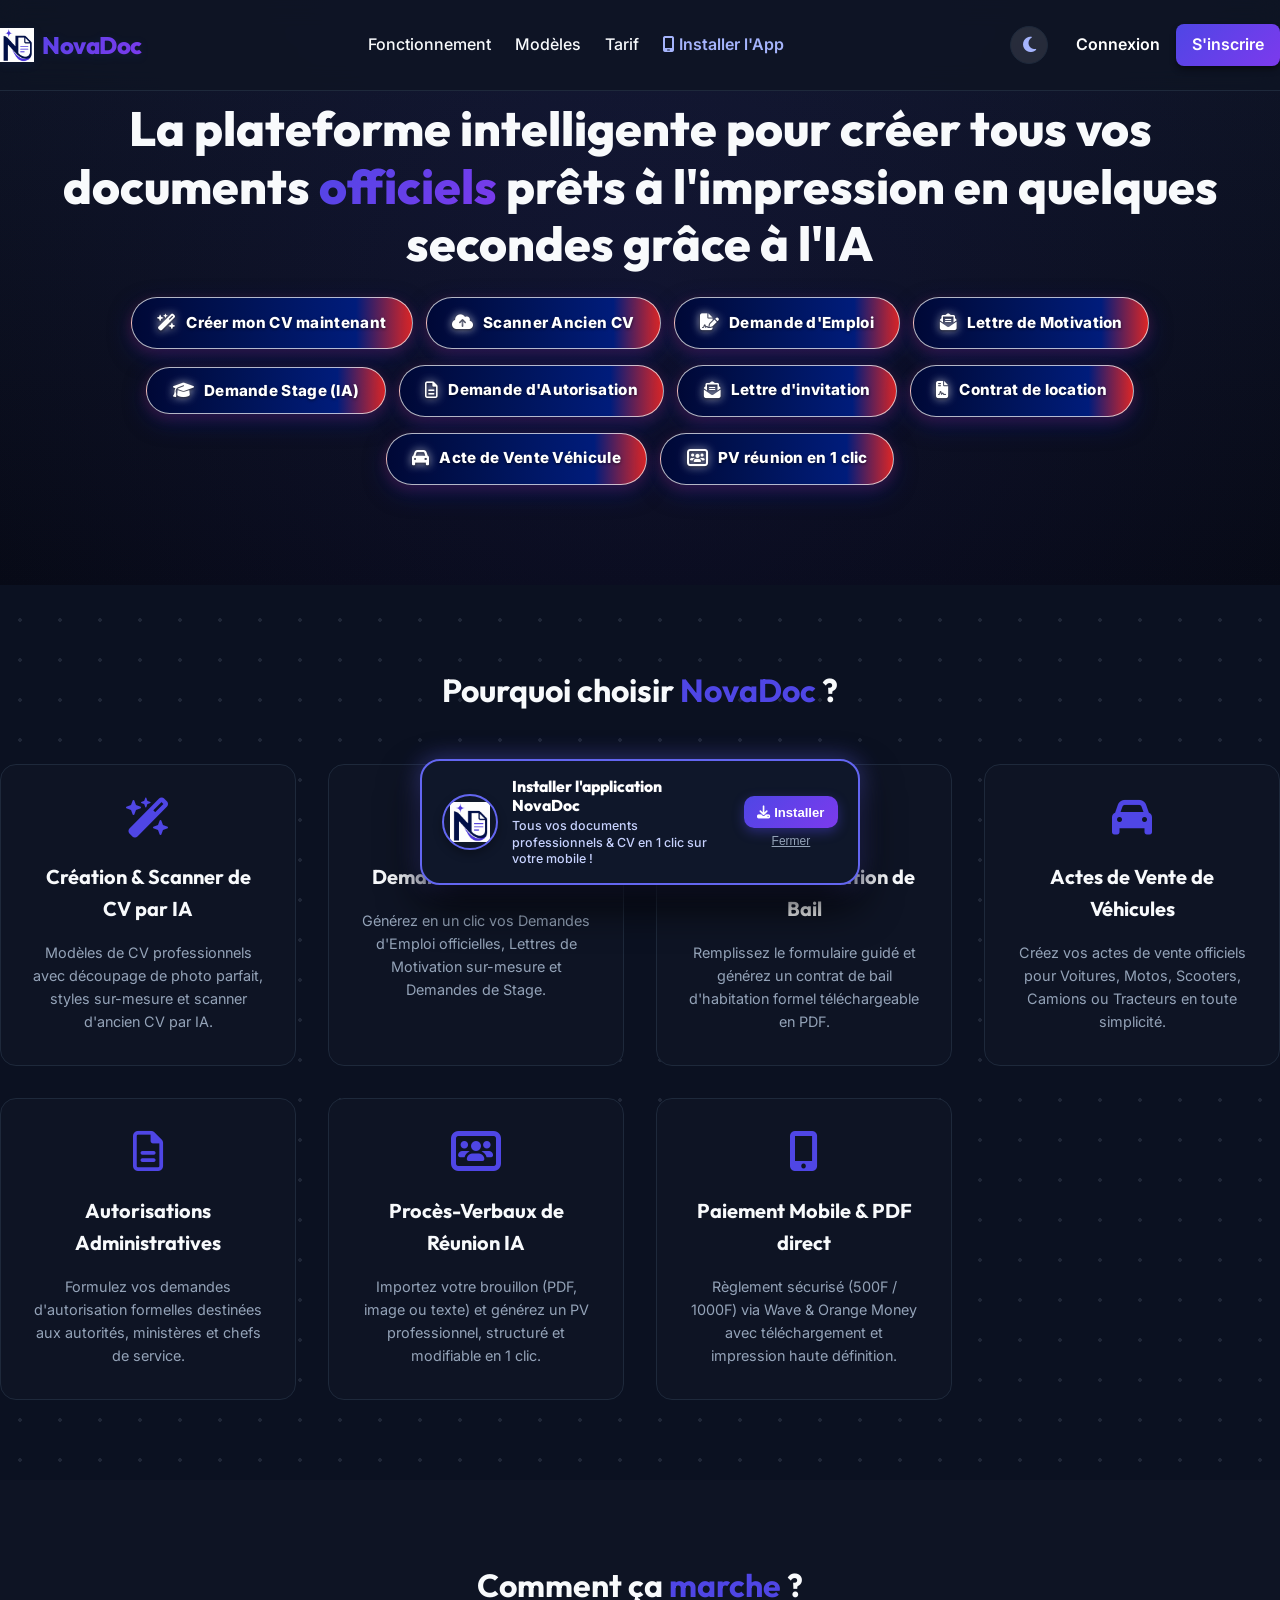
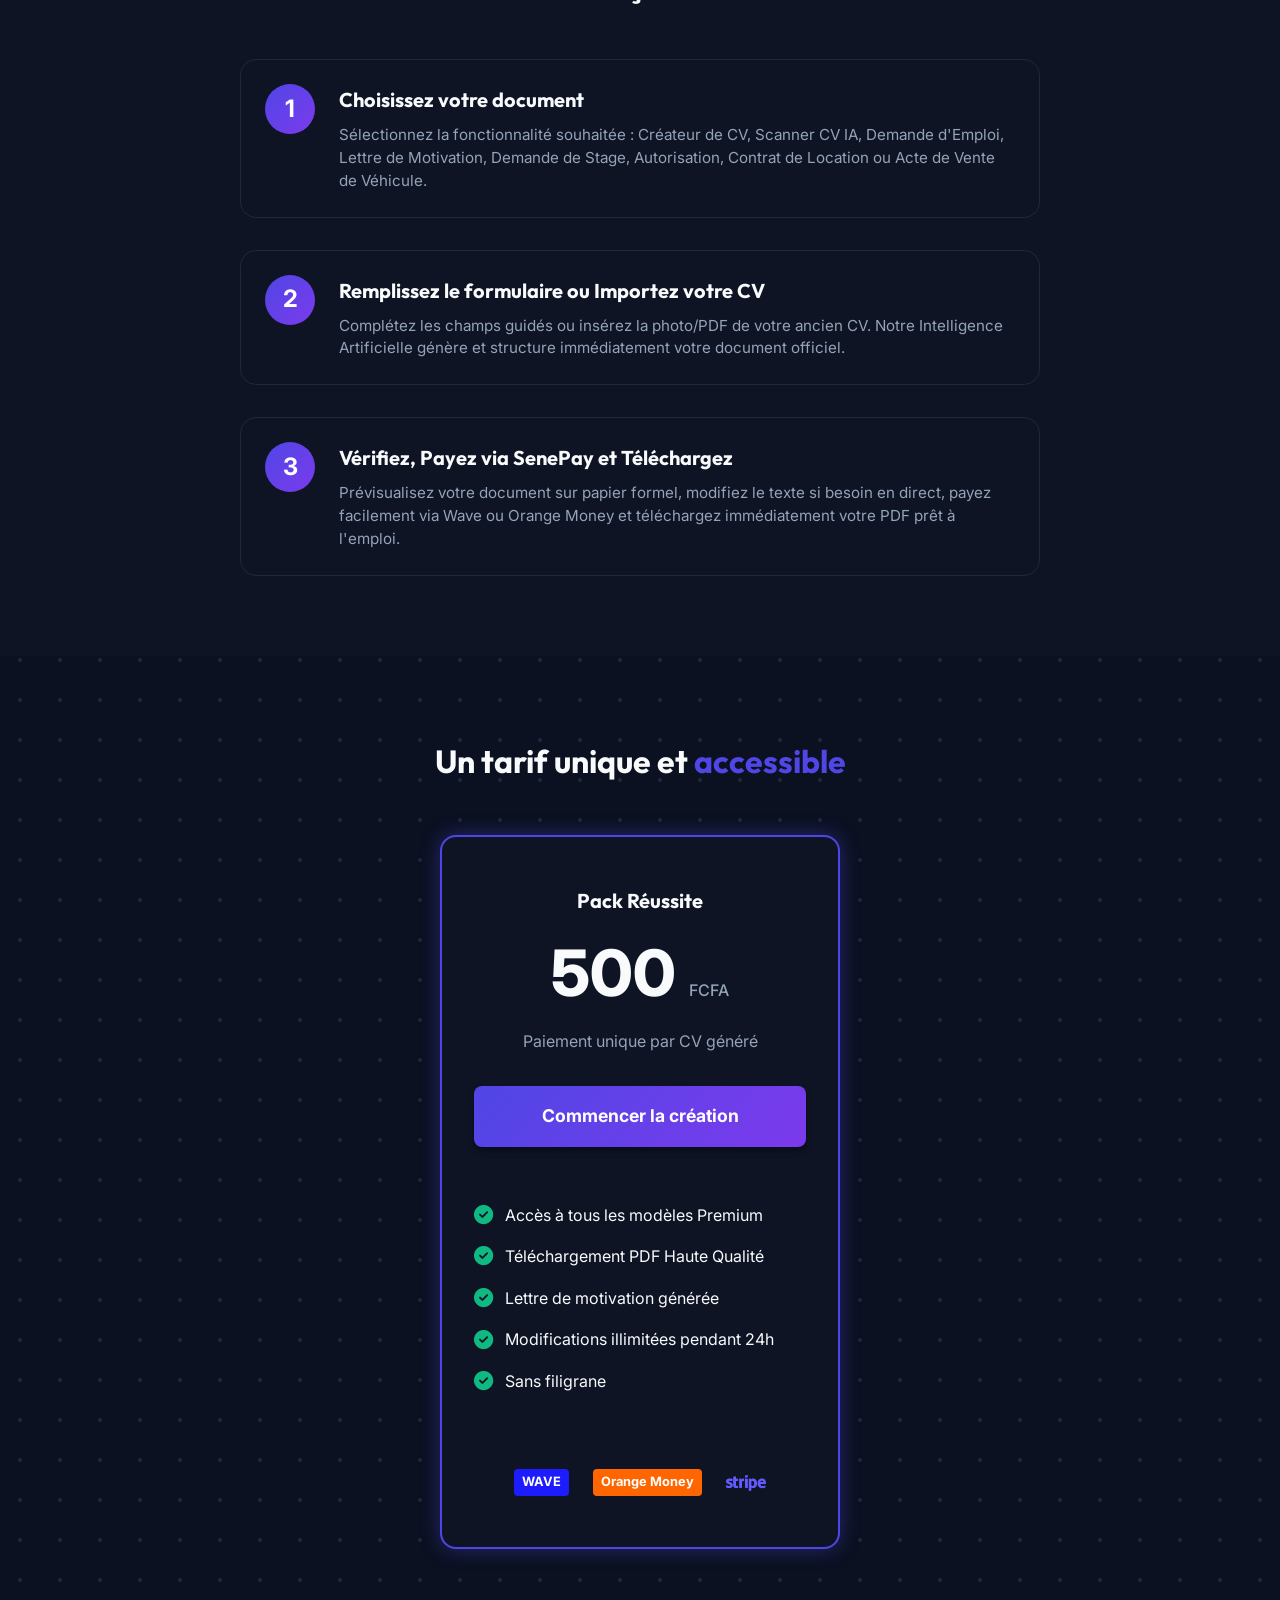
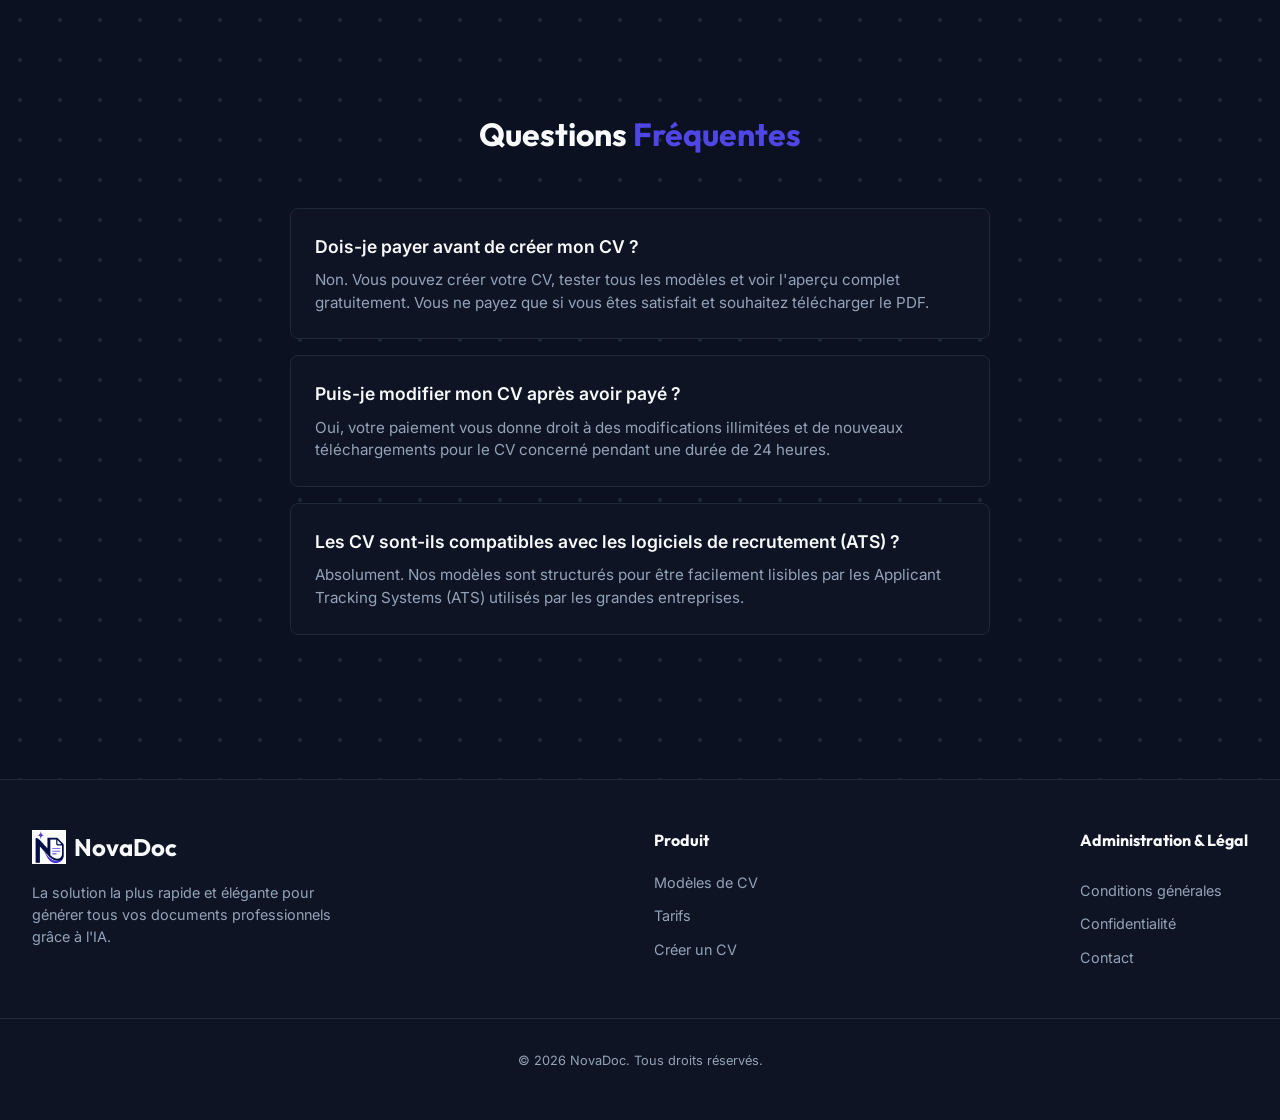
==== commit c7e31a11: "Add files via upload" ====
--- a/index.html
+++ b/index.html
@@ -4,7 +4,7 @@
     <meta charset="UTF-8">
     <meta name="viewport" content="width=device-width, initial-scale=1.0">
     <title>NovaDoc - Créez tous vos documents professionnels avec NovaDoc</title>
-    <link rel="stylesheet" href="styles.css?v=20260801_v66">
+    <link rel="stylesheet" href="styles.css?v=20260801_v67">
     <link rel="stylesheet" href="https://cdnjs.cloudflare.com/ajax/libs/font-awesome/6.4.0/css/all.min.css">
     <!-- PWA Manifest & App Icons -->
     <link rel="manifest" href="manifest.json">
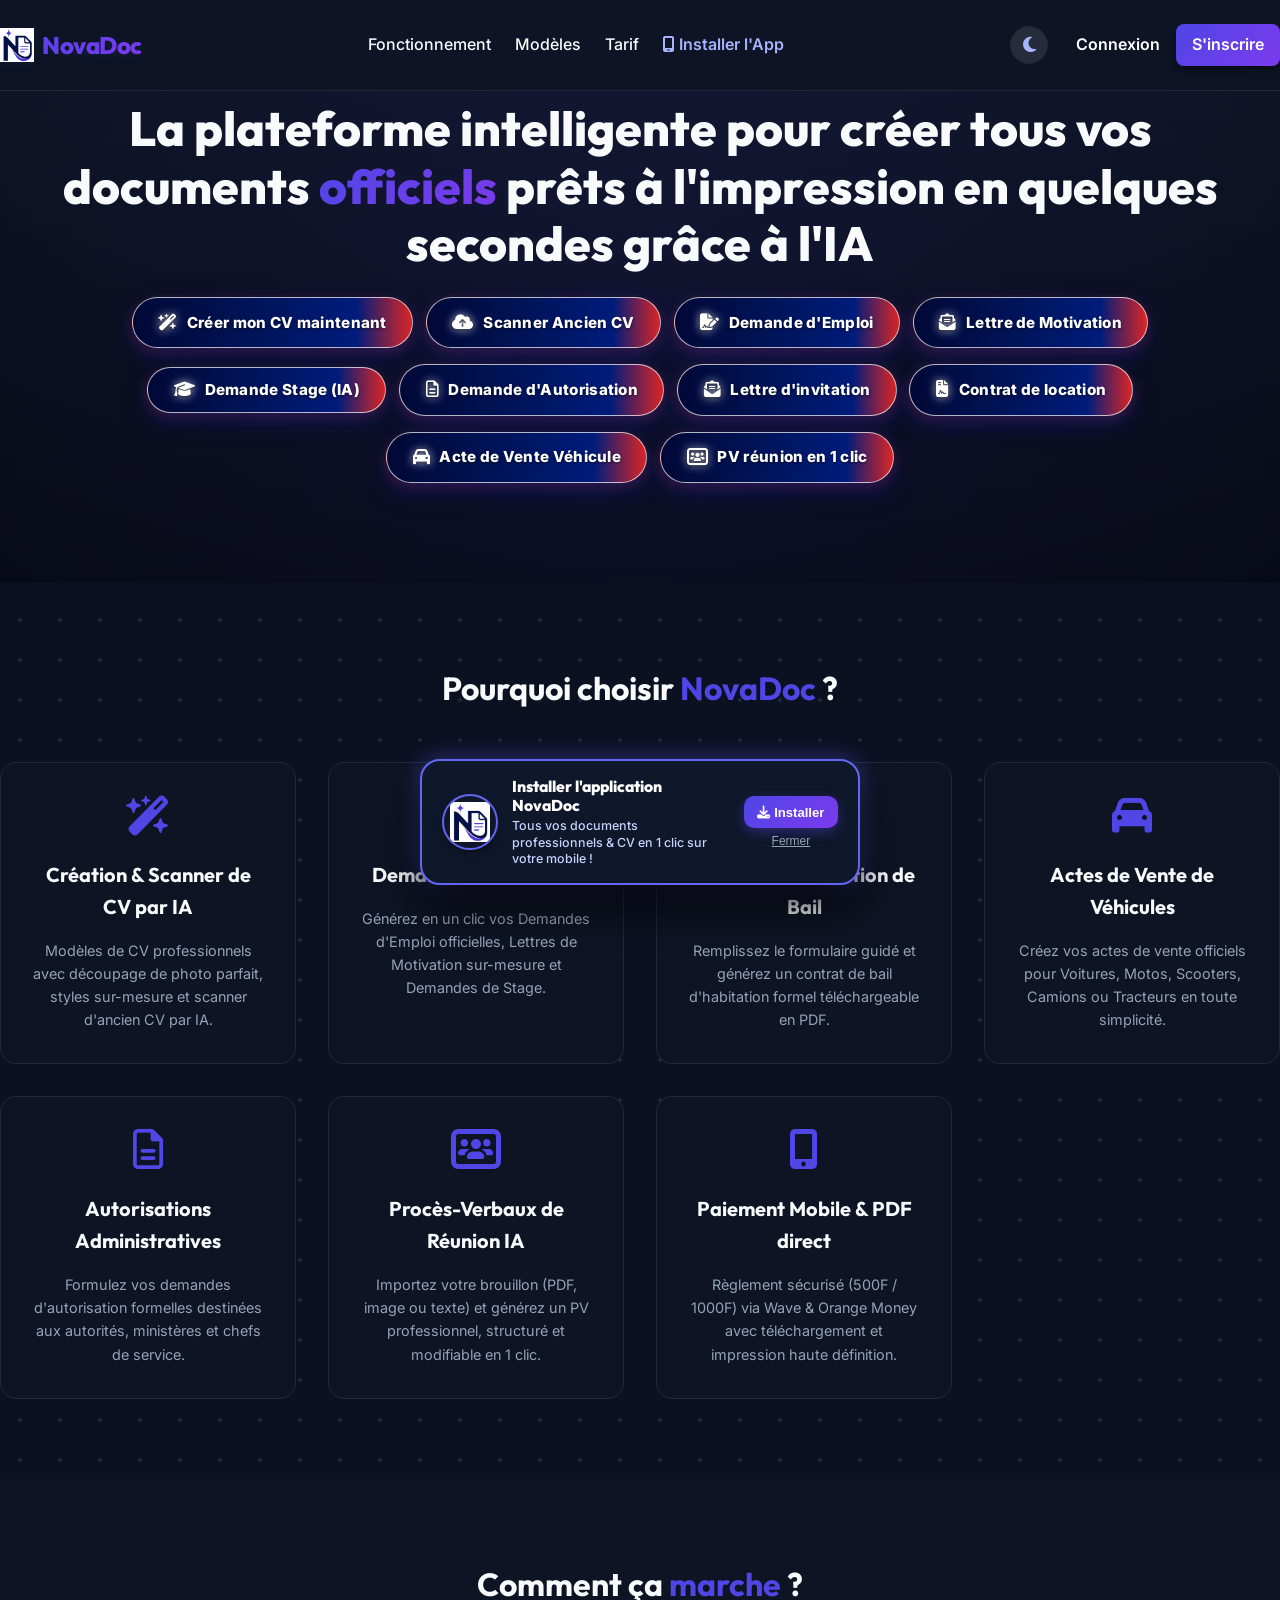
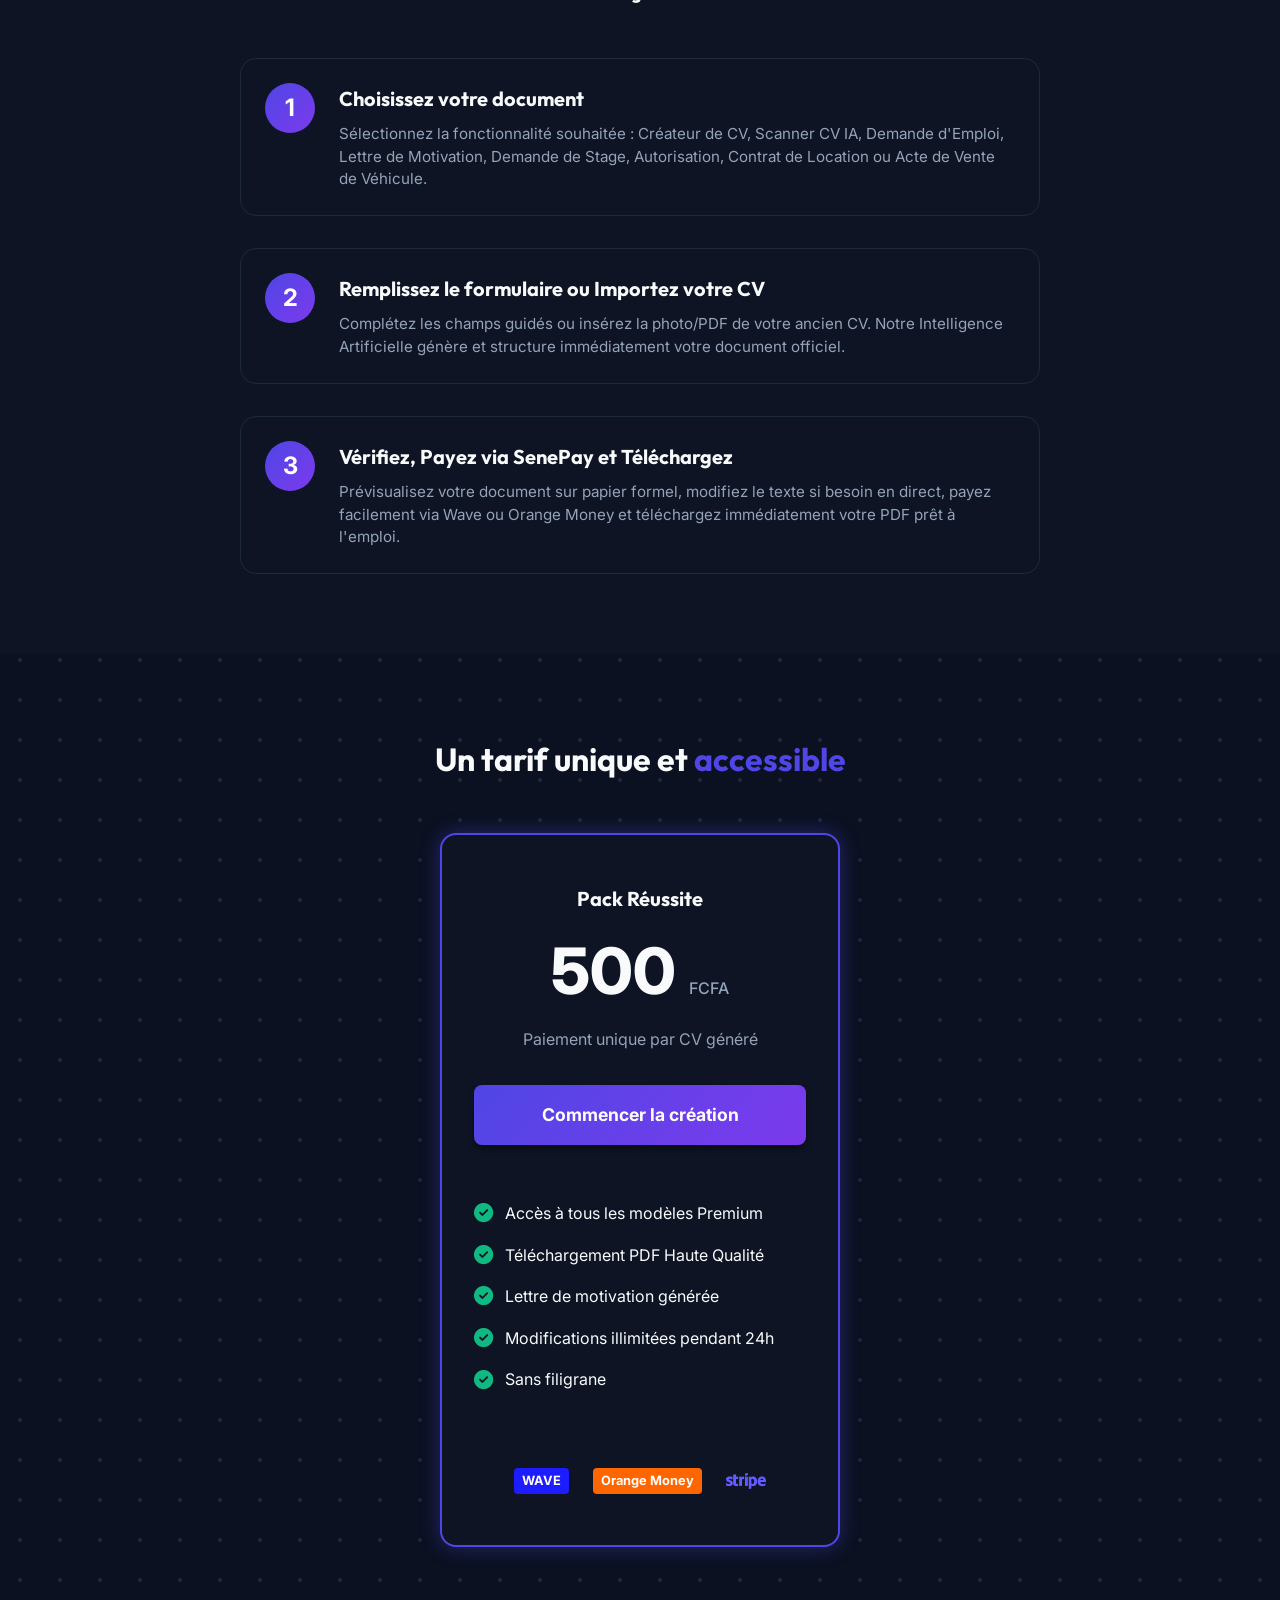
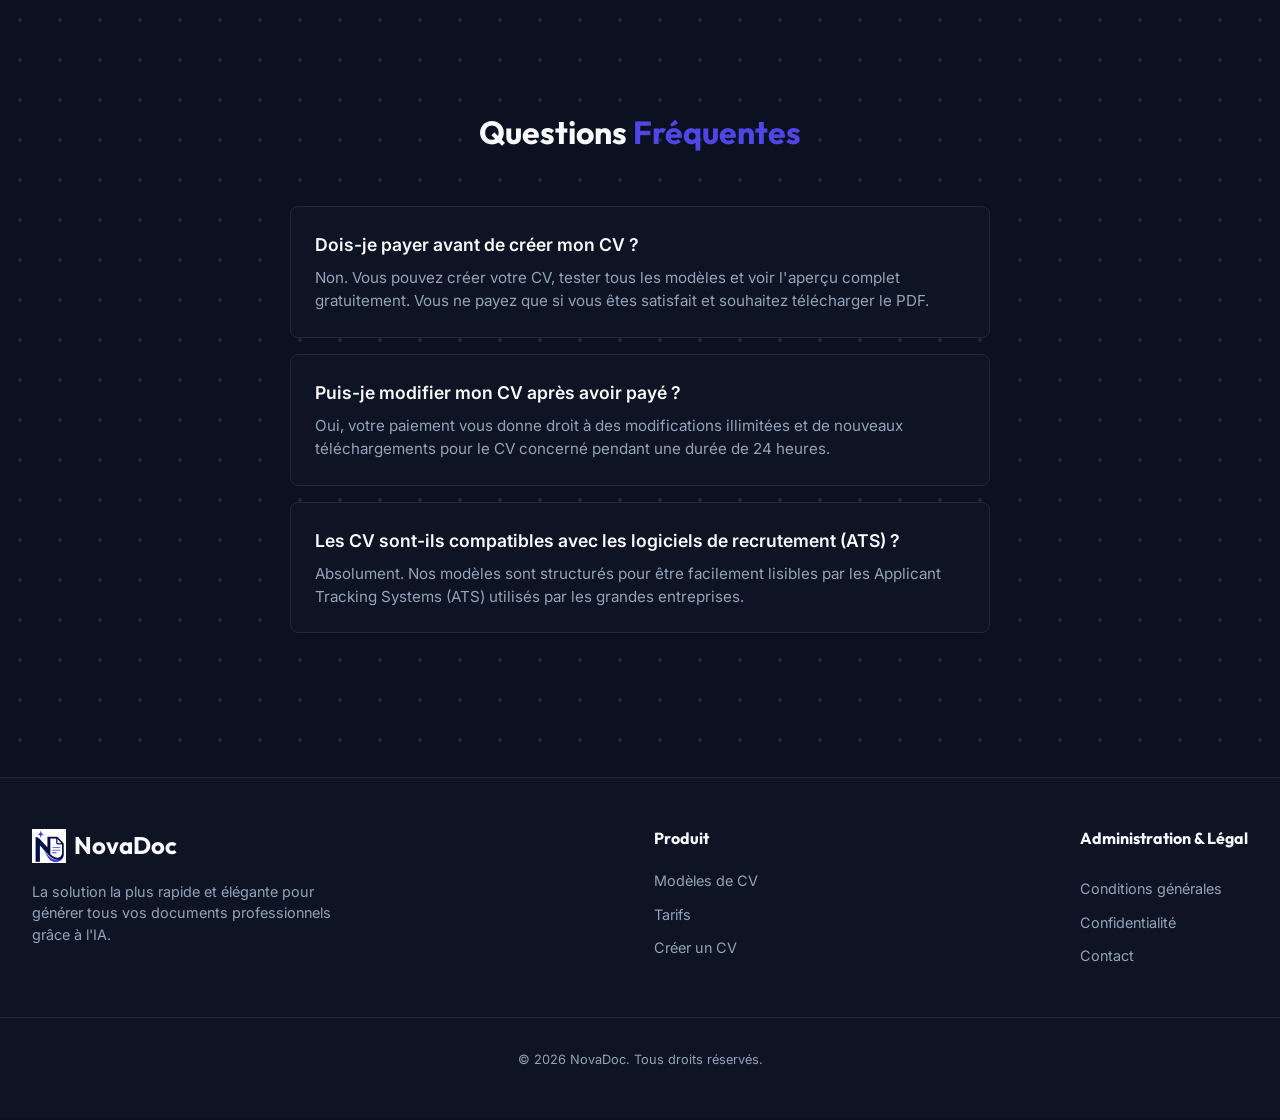
==== commit c1fd7202: "Add files via upload" ====
--- a/index.html
+++ b/index.html
@@ -4,7 +4,7 @@
     <meta charset="UTF-8">
     <meta name="viewport" content="width=device-width, initial-scale=1.0">
     <title>NovaDoc - Créez tous vos documents professionnels avec NovaDoc</title>
-    <link rel="stylesheet" href="styles.css?v=20260801_v67">
+    <link rel="stylesheet" href="styles.css?v=20260801_v68">
     <link rel="stylesheet" href="https://cdnjs.cloudflare.com/ajax/libs/font-awesome/6.4.0/css/all.min.css">
     <!-- PWA Manifest & App Icons -->
     <link rel="manifest" href="manifest.json">
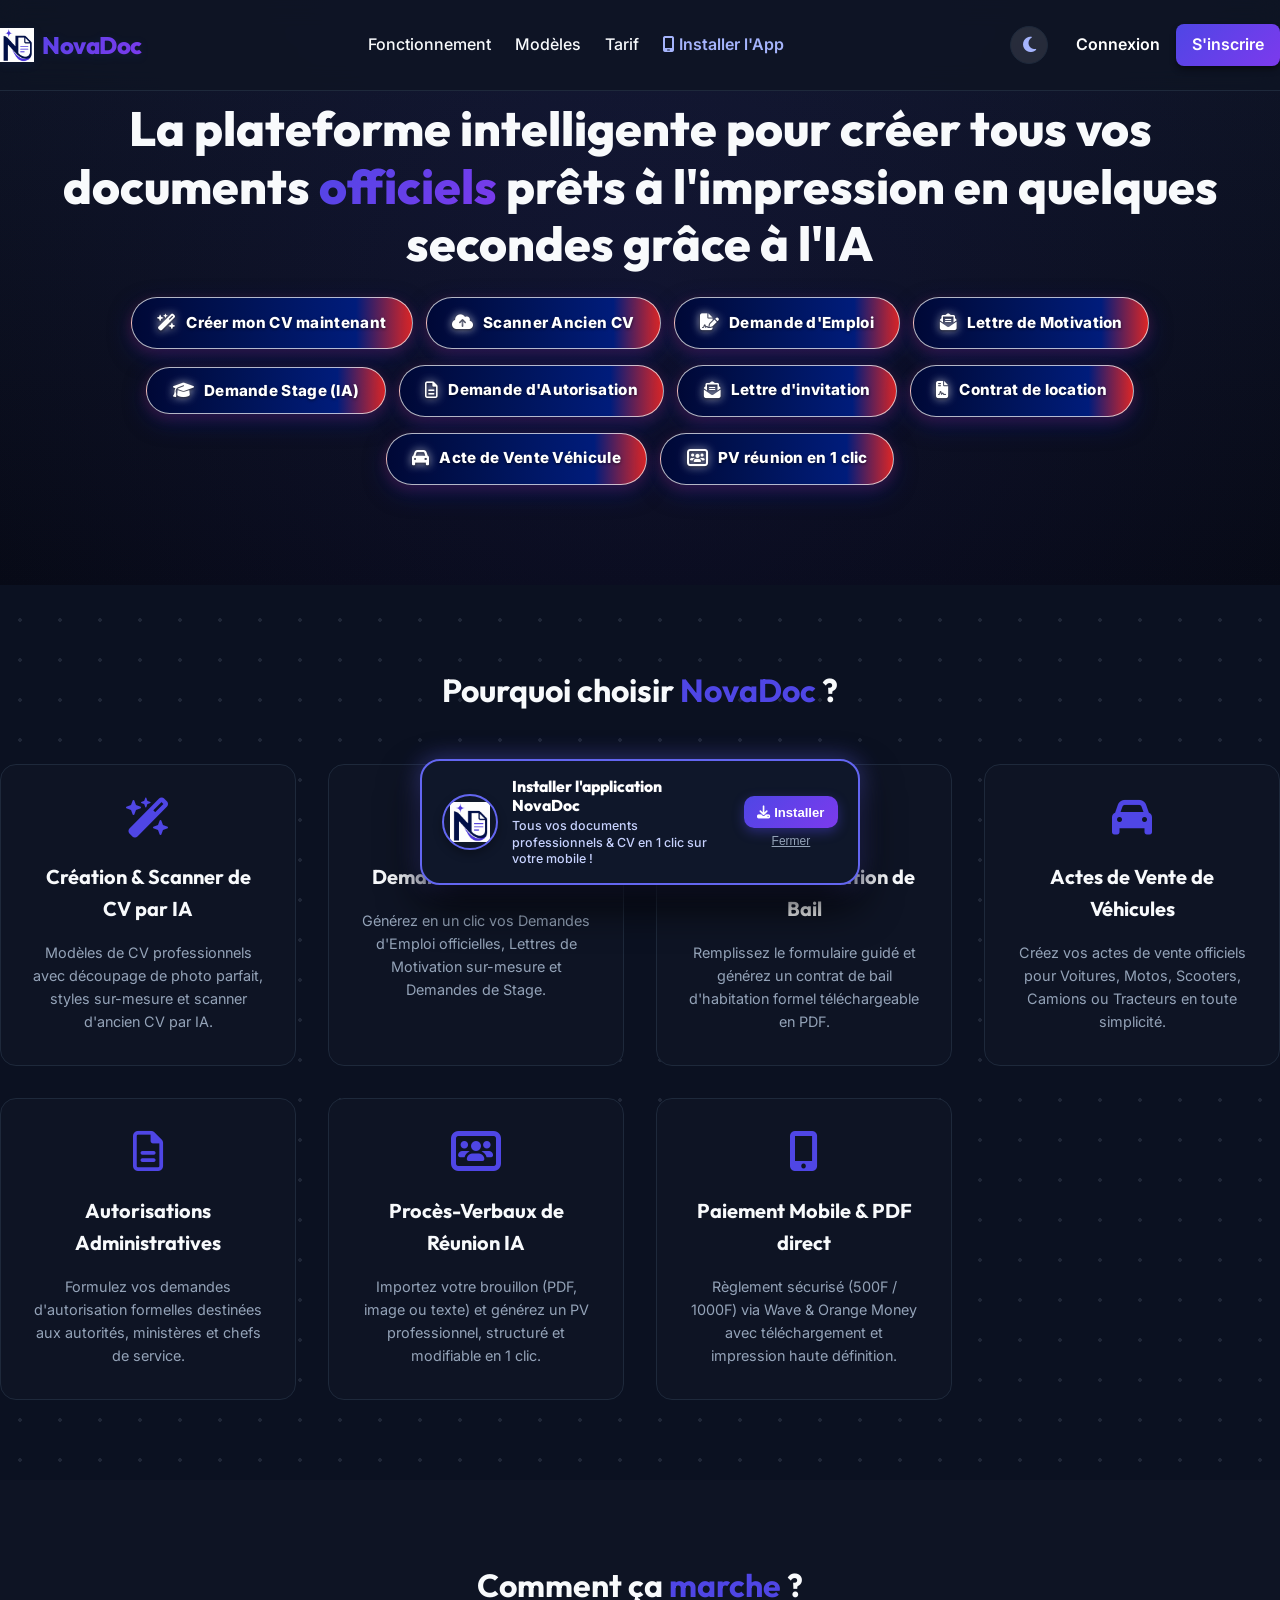
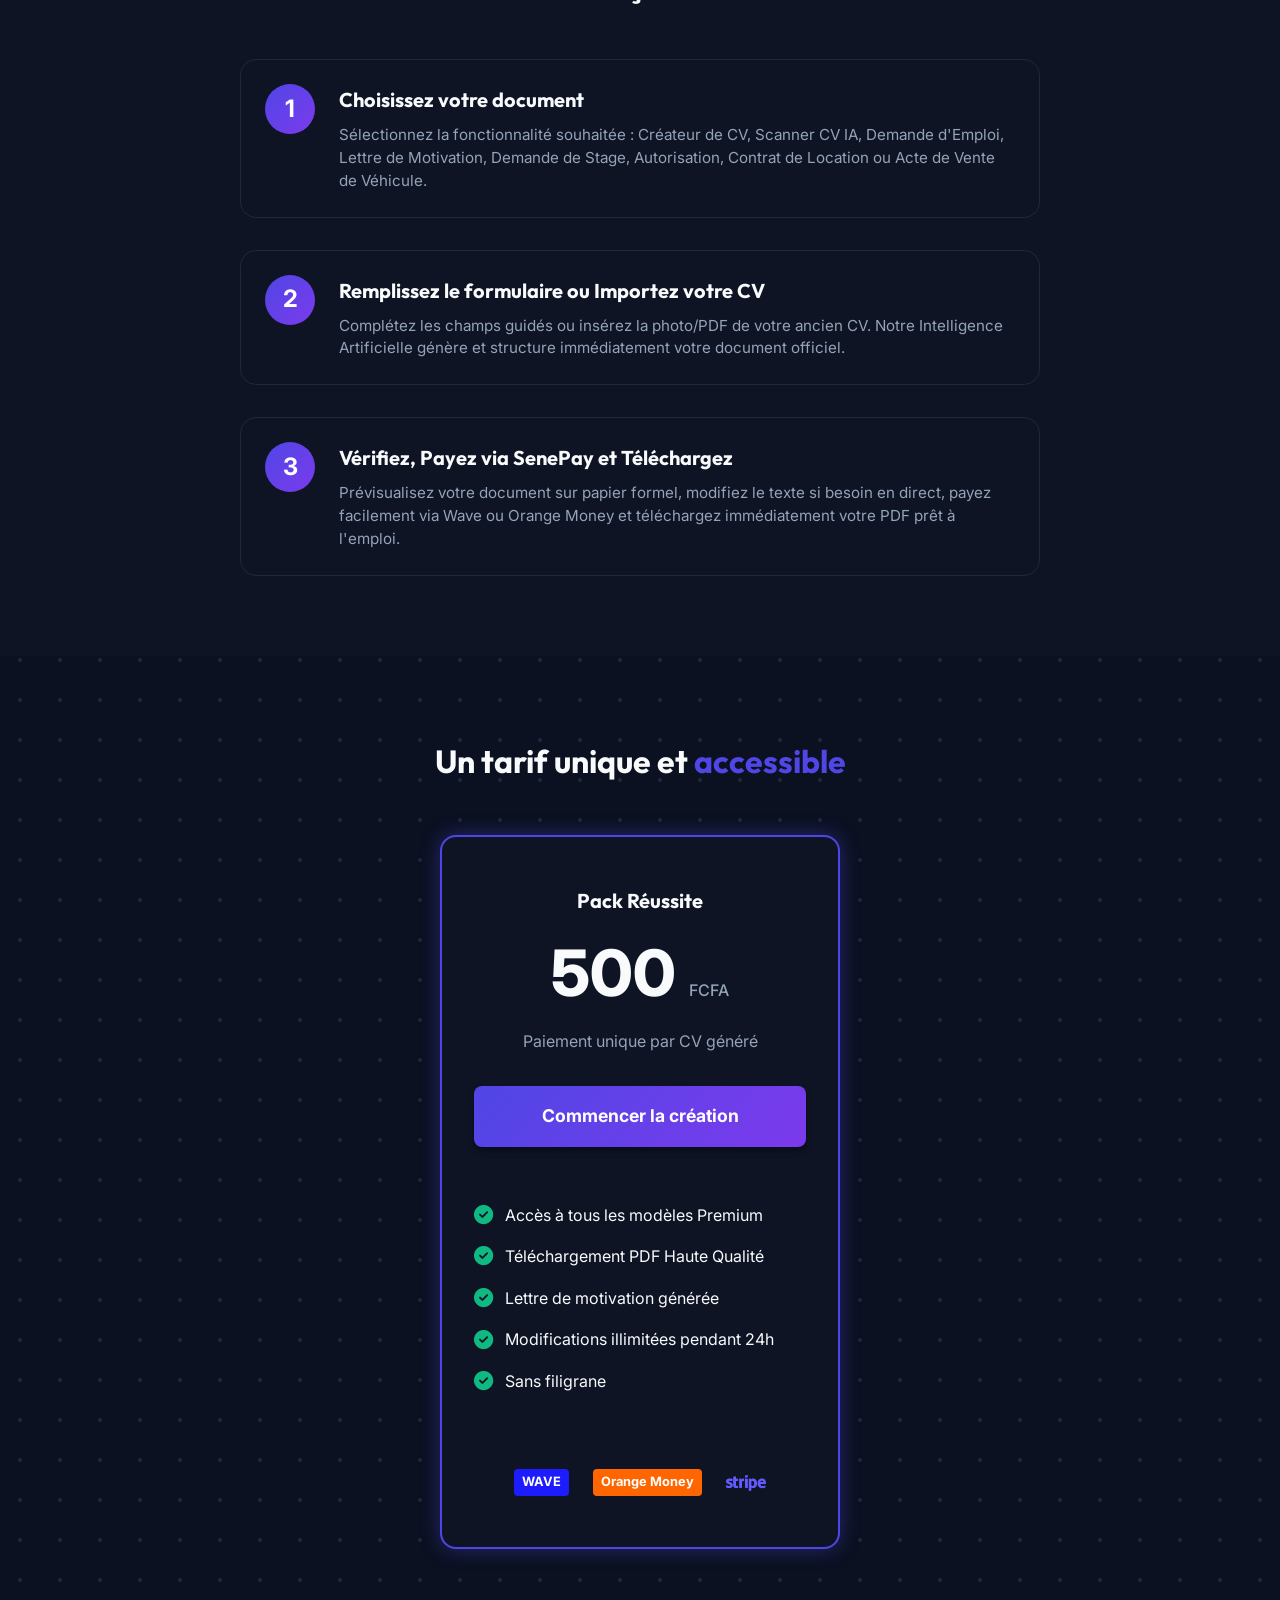
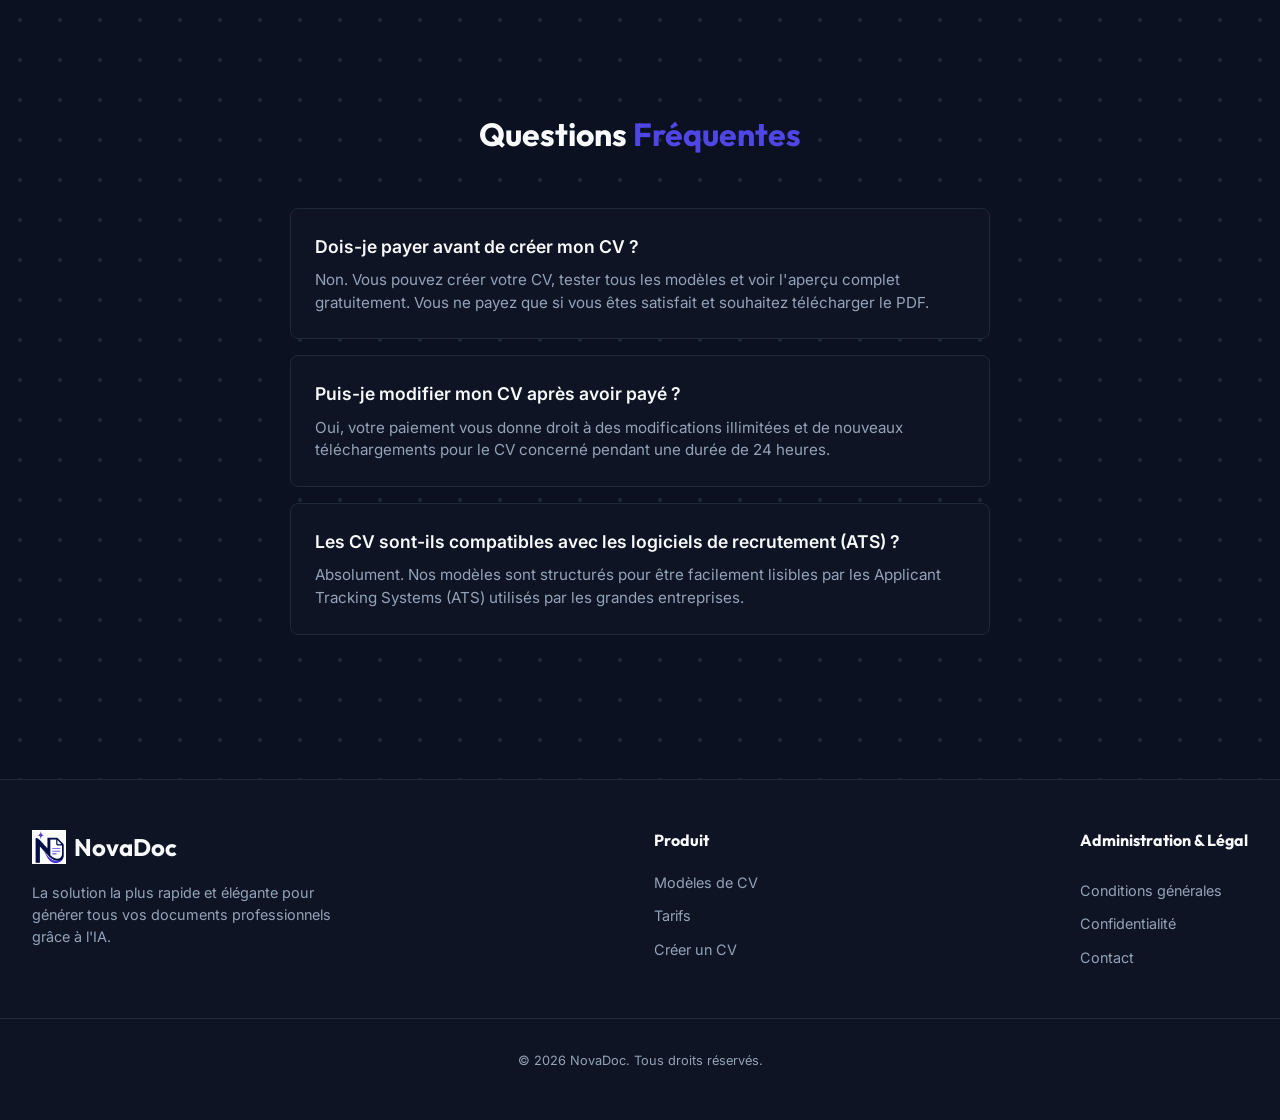
==== commit 84da3e5d: "Add files via upload" ====
--- a/index.html
+++ b/index.html
@@ -4,7 +4,7 @@
     <meta charset="UTF-8">
     <meta name="viewport" content="width=device-width, initial-scale=1.0">
     <title>NovaDoc - Créez tous vos documents professionnels avec NovaDoc</title>
-    <link rel="stylesheet" href="styles.css?v=20260801_v68">
+    <link rel="stylesheet" href="styles.css?v=20260801_v71">
     <link rel="stylesheet" href="https://cdnjs.cloudflare.com/ajax/libs/font-awesome/6.4.0/css/all.min.css">
     <!-- PWA Manifest & App Icons -->
     <link rel="manifest" href="manifest.json">
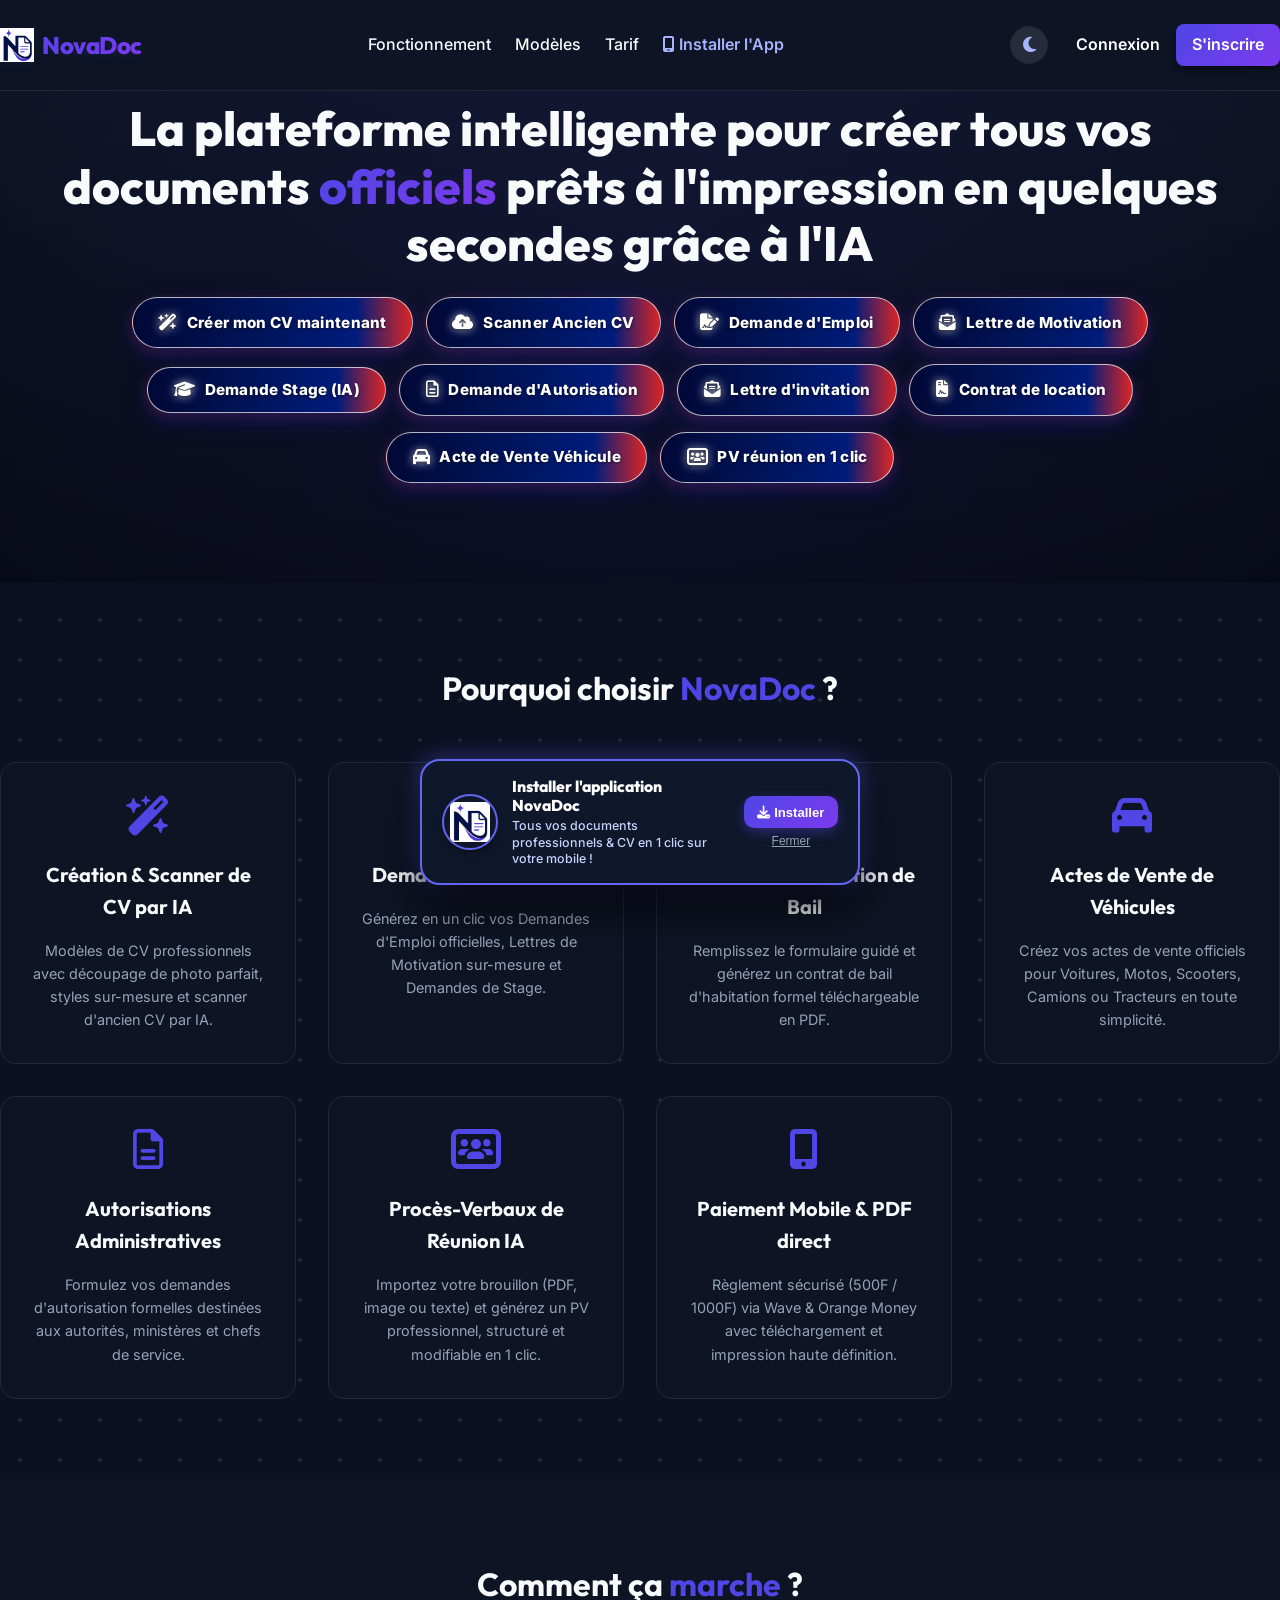
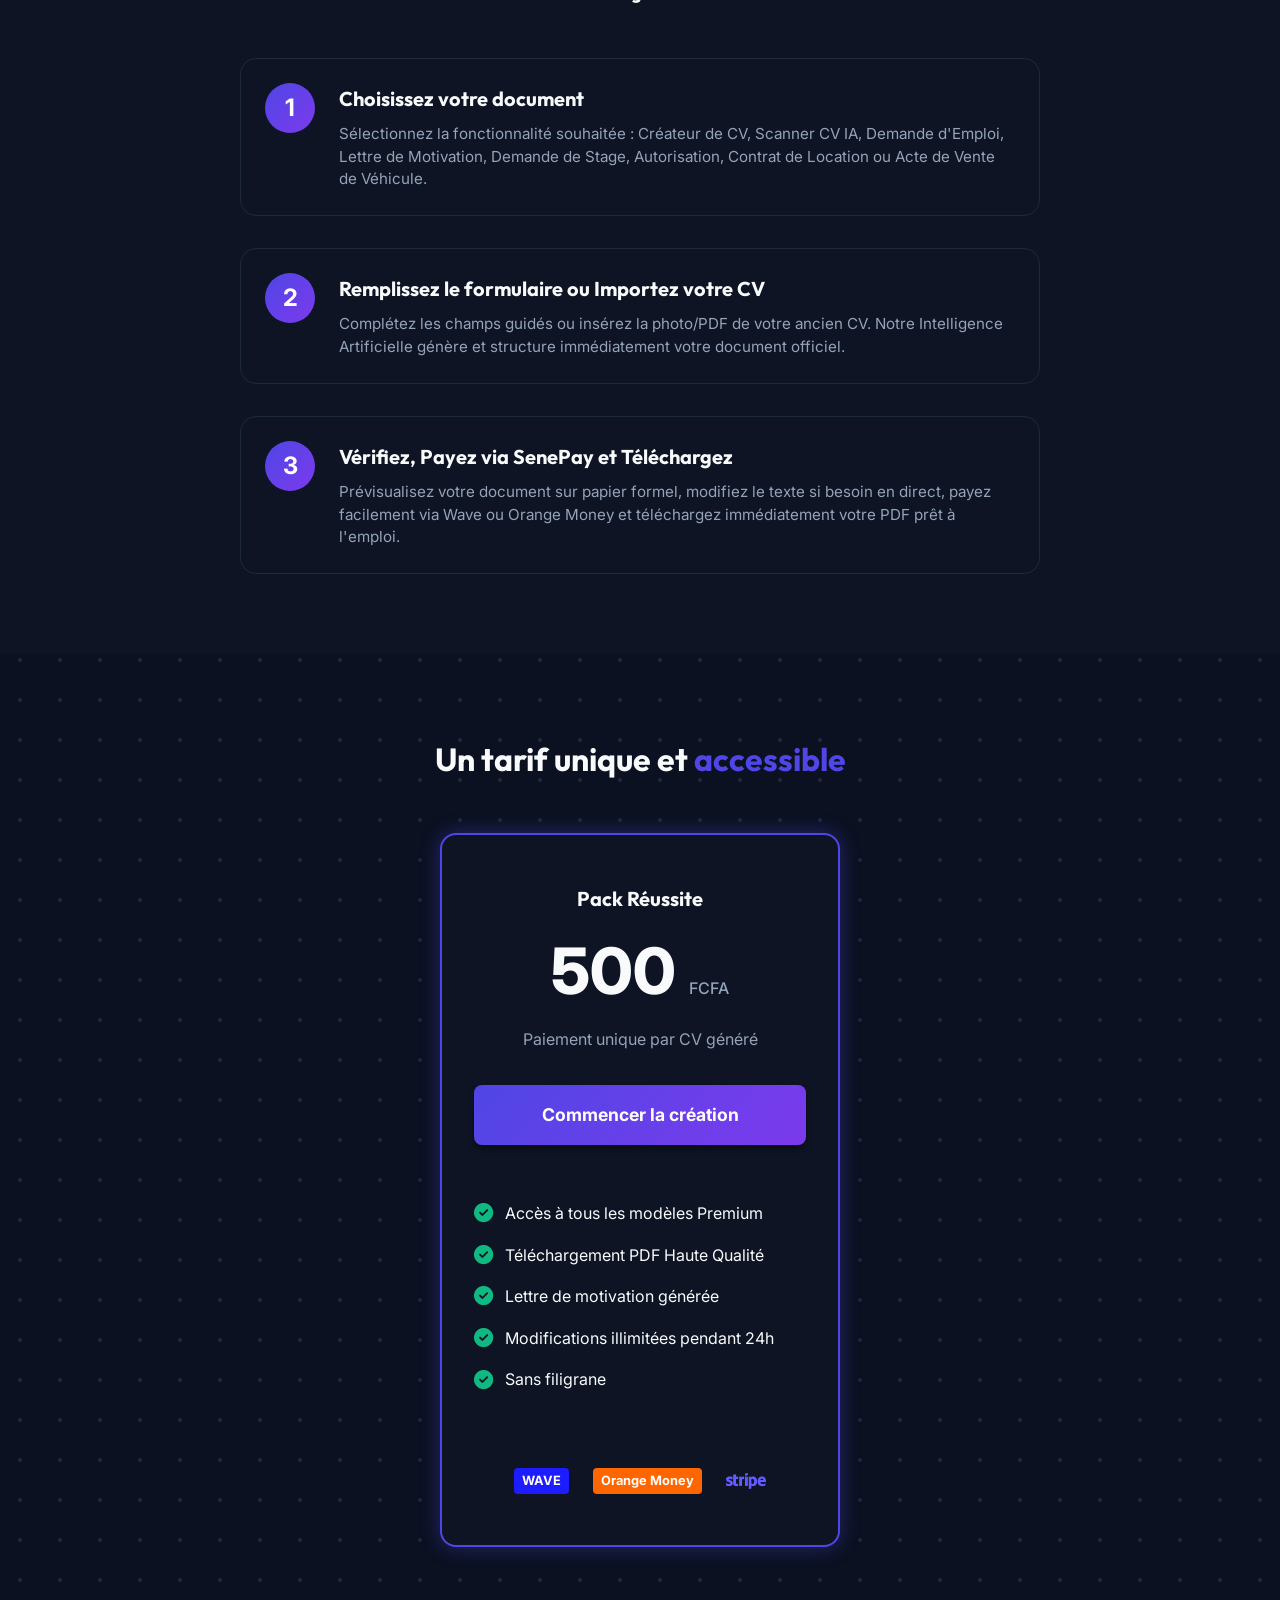
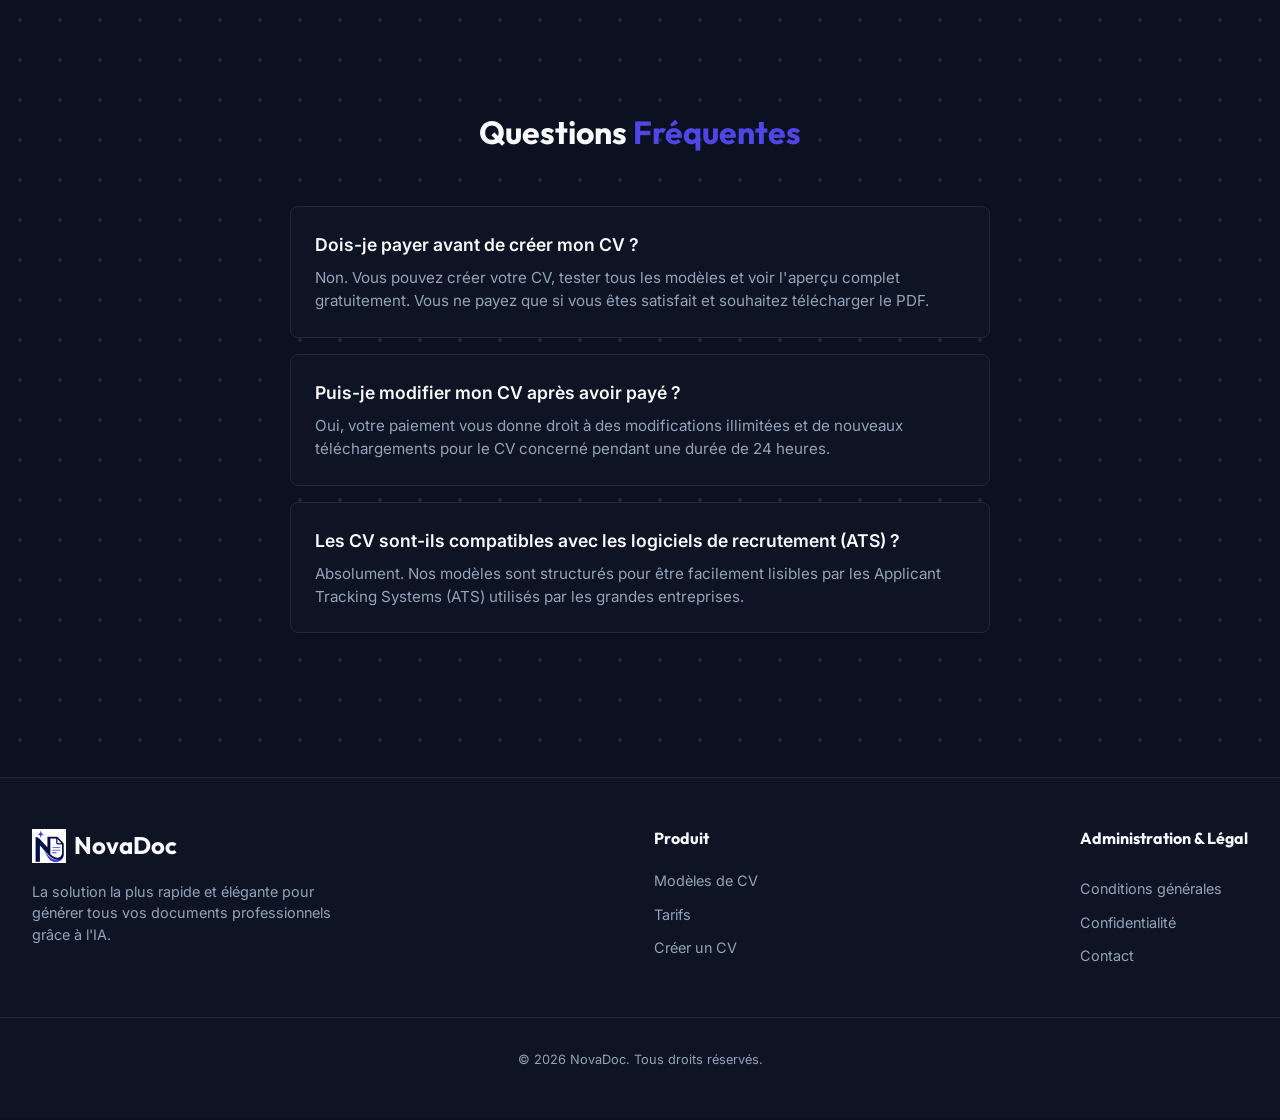
==== commit 98ee0430: "Add files via upload" ====
--- a/index.html
+++ b/index.html
@@ -4,7 +4,7 @@
     <meta charset="UTF-8">
     <meta name="viewport" content="width=device-width, initial-scale=1.0">
     <title>NovaDoc - Créez tous vos documents professionnels avec NovaDoc</title>
-    <link rel="stylesheet" href="styles.css?v=20260801_v71">
+    <link rel="stylesheet" href="styles.css?v=20260801_v72">
     <link rel="stylesheet" href="https://cdnjs.cloudflare.com/ajax/libs/font-awesome/6.4.0/css/all.min.css">
     <!-- PWA Manifest & App Icons -->
     <link rel="manifest" href="manifest.json">
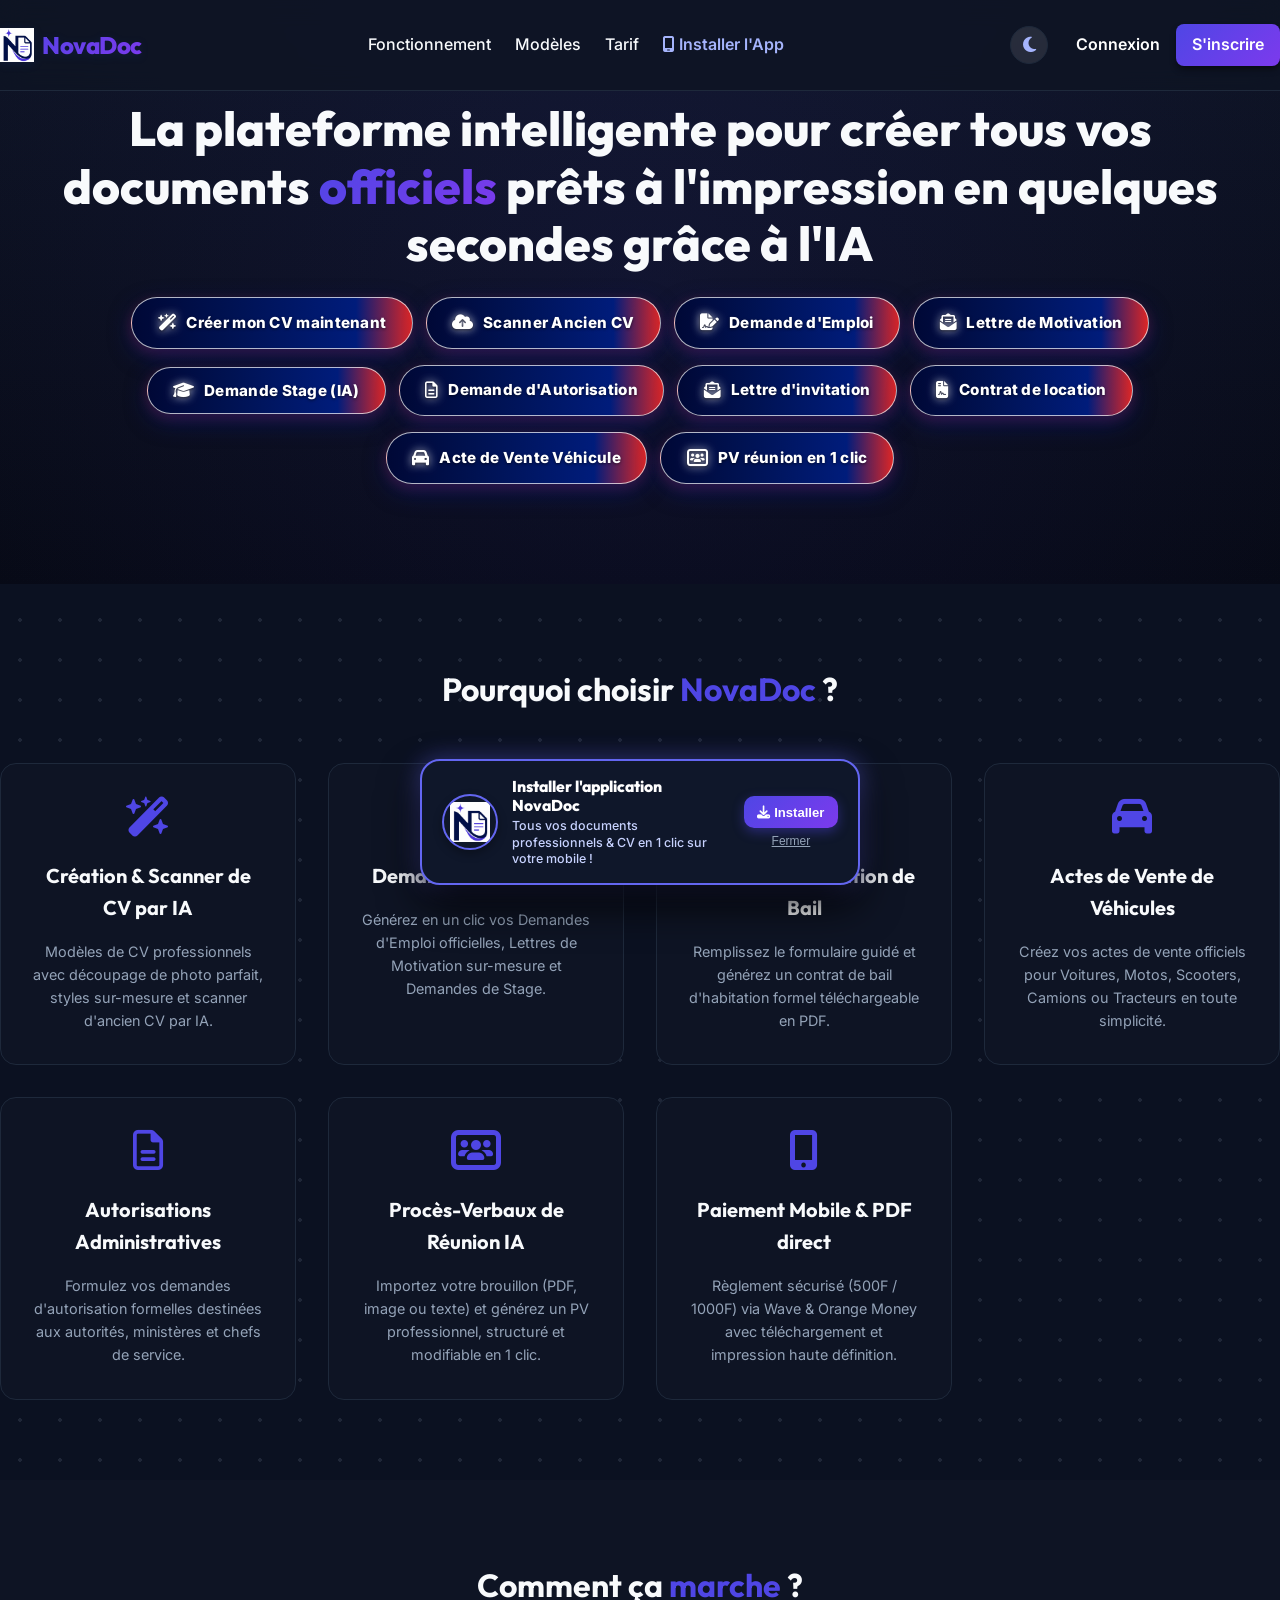
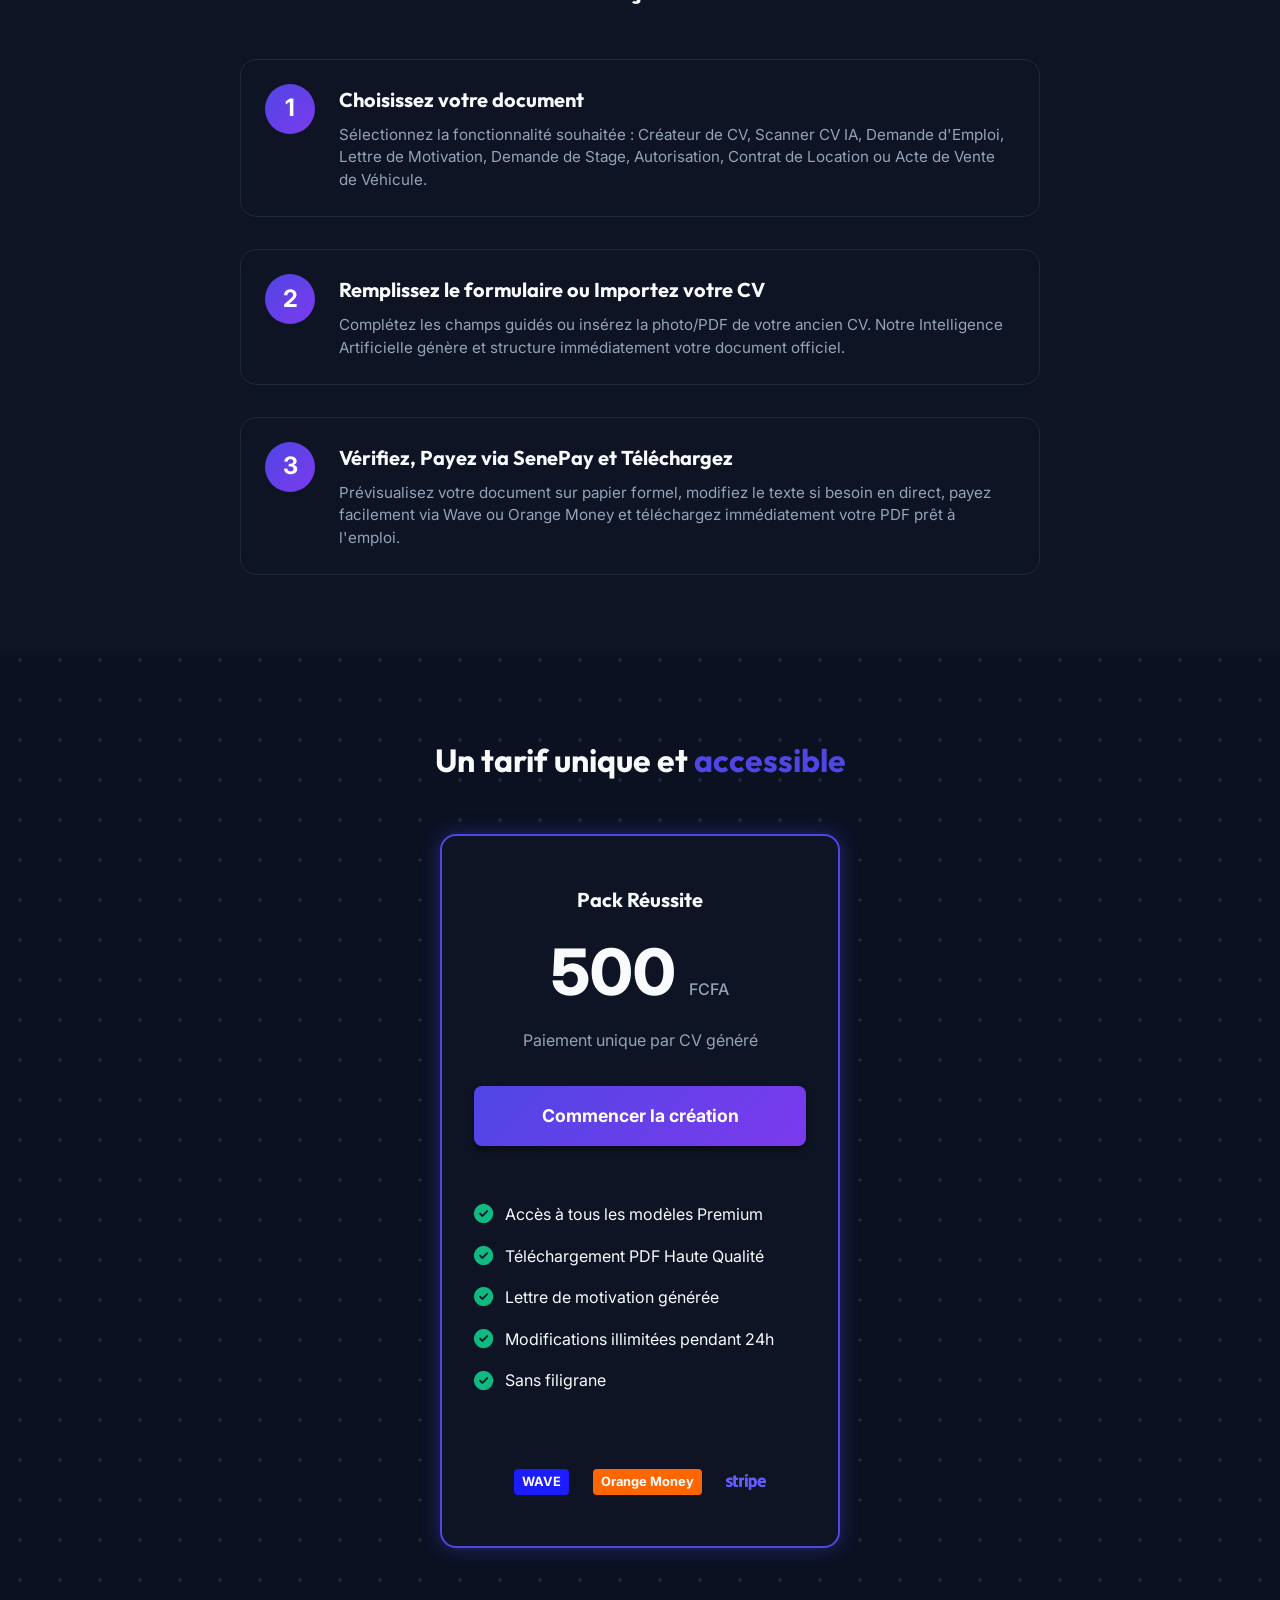
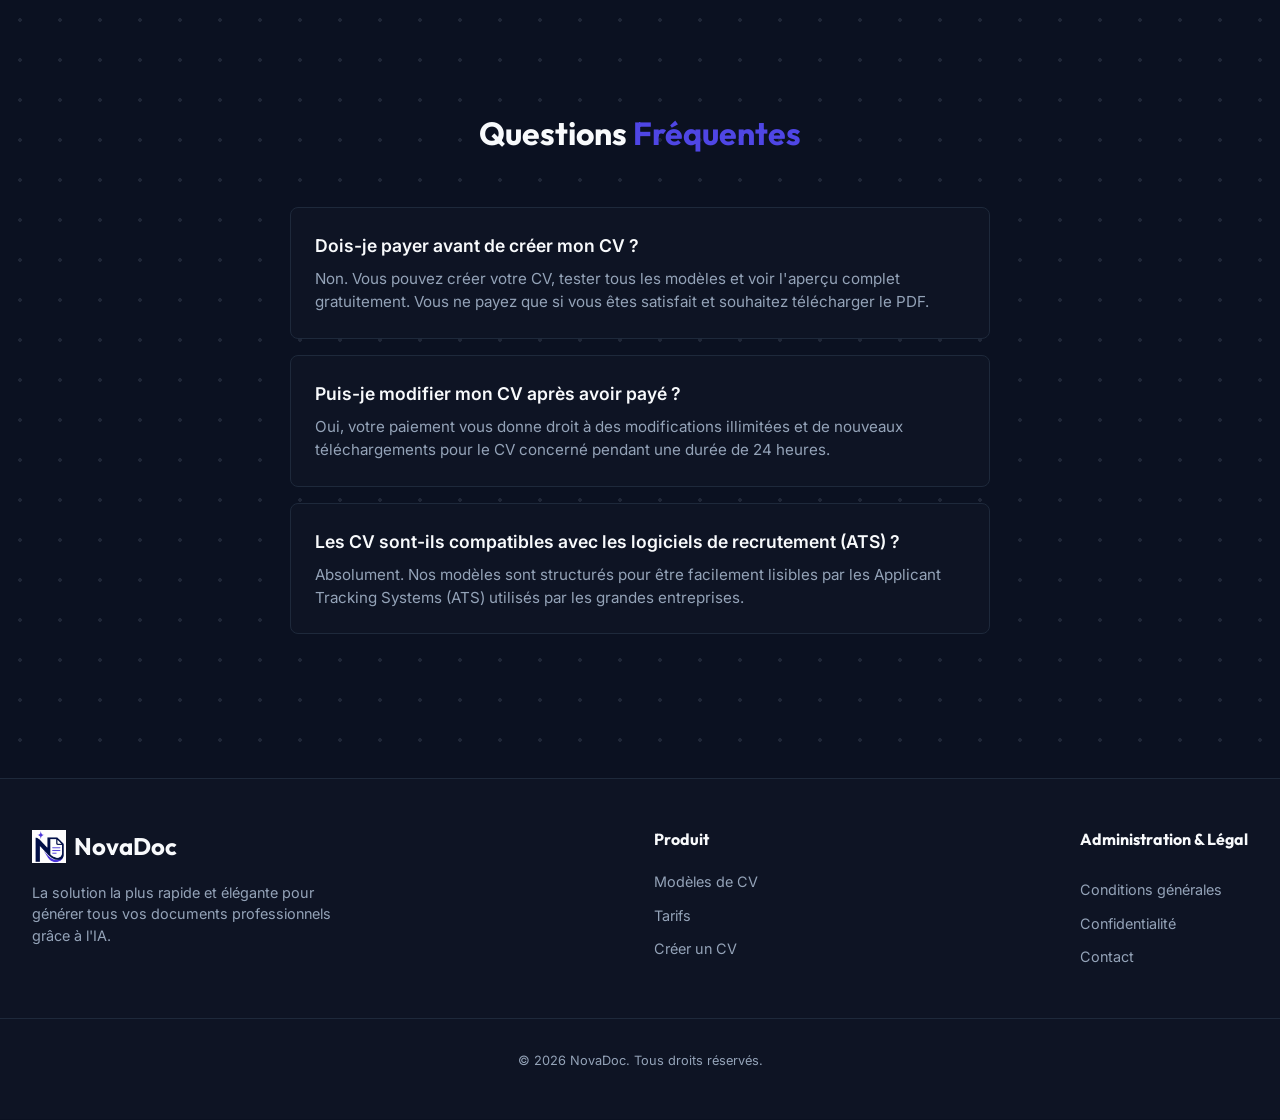
==== commit 6a6b6a1c: "Add files via upload" ====
--- a/index.html
+++ b/index.html
@@ -4,7 +4,7 @@
     <meta charset="UTF-8">
     <meta name="viewport" content="width=device-width, initial-scale=1.0">
     <title>NovaDoc - Créez tous vos documents professionnels avec NovaDoc</title>
-    <link rel="stylesheet" href="styles.css?v=20260801_v72">
+    <link rel="stylesheet" href="styles.css?v=20260801_v73">
     <link rel="stylesheet" href="https://cdnjs.cloudflare.com/ajax/libs/font-awesome/6.4.0/css/all.min.css">
     <!-- PWA Manifest & App Icons -->
     <link rel="manifest" href="manifest.json">
